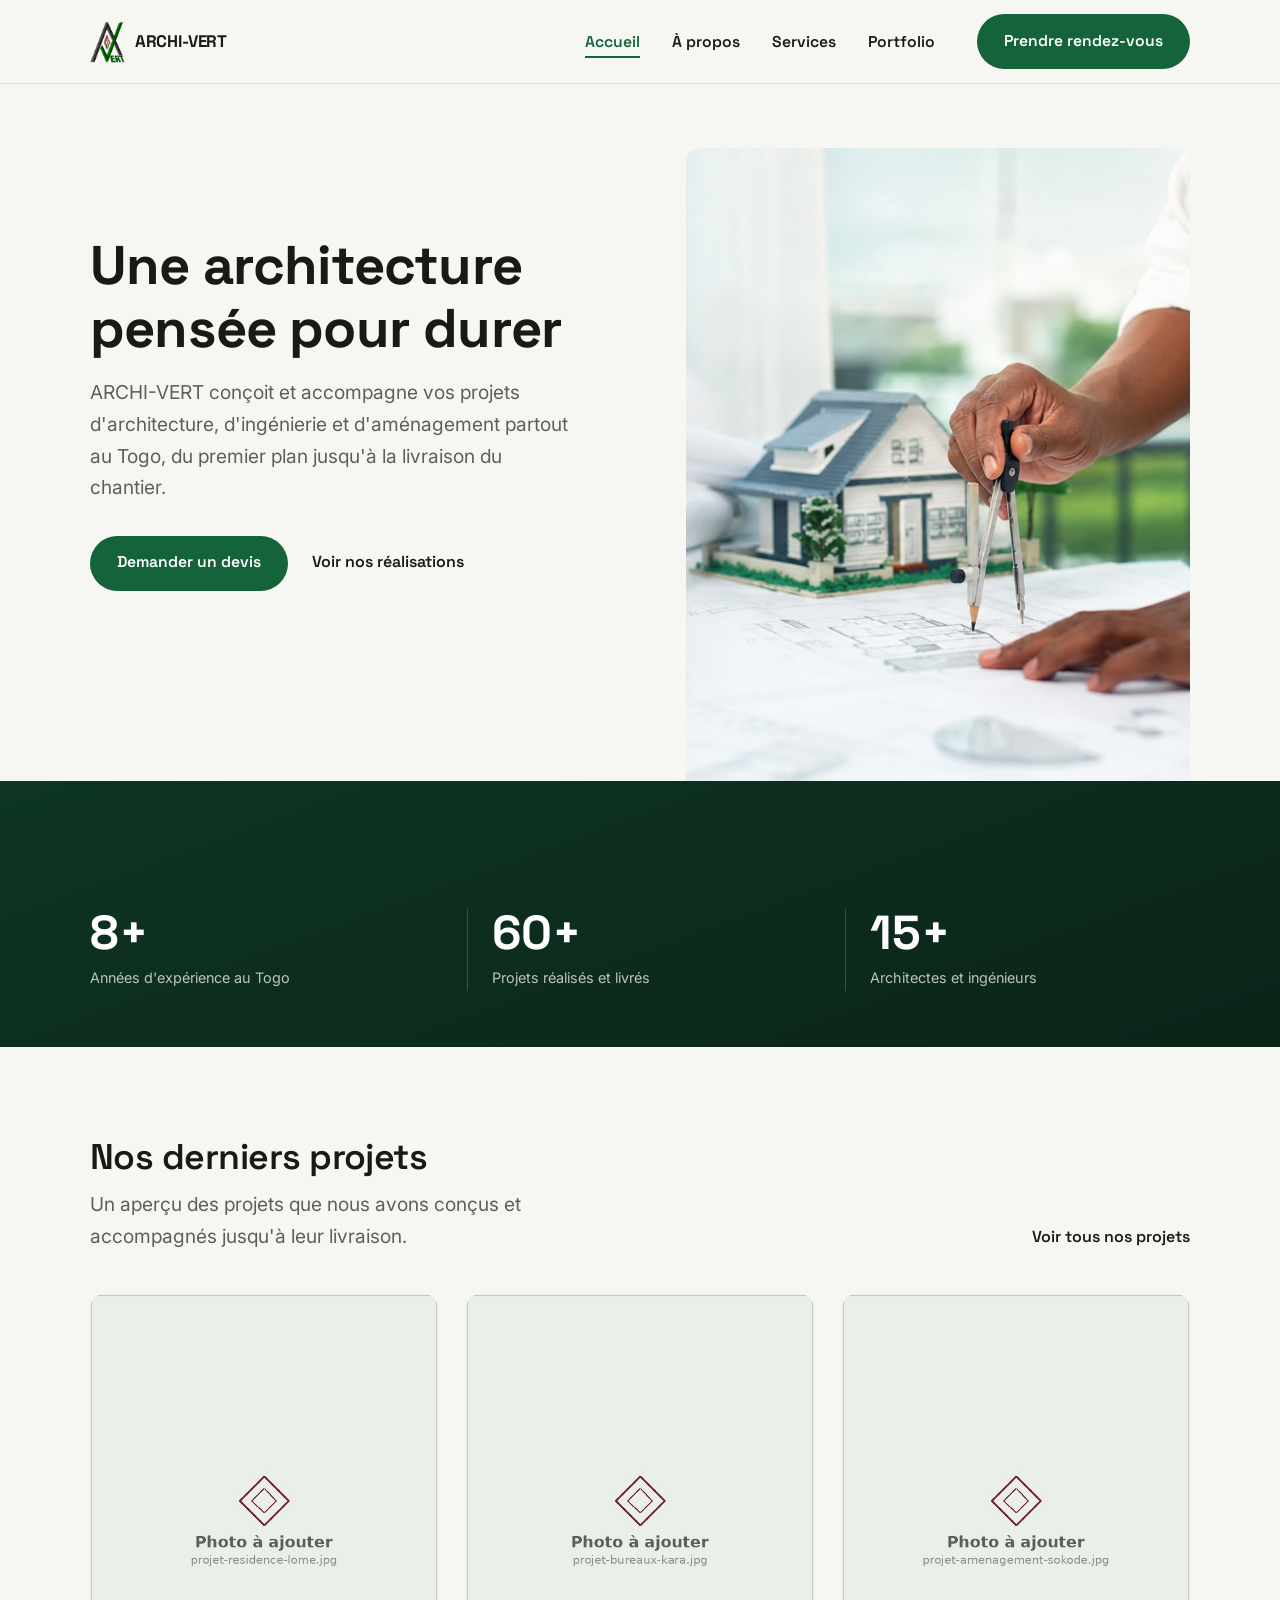
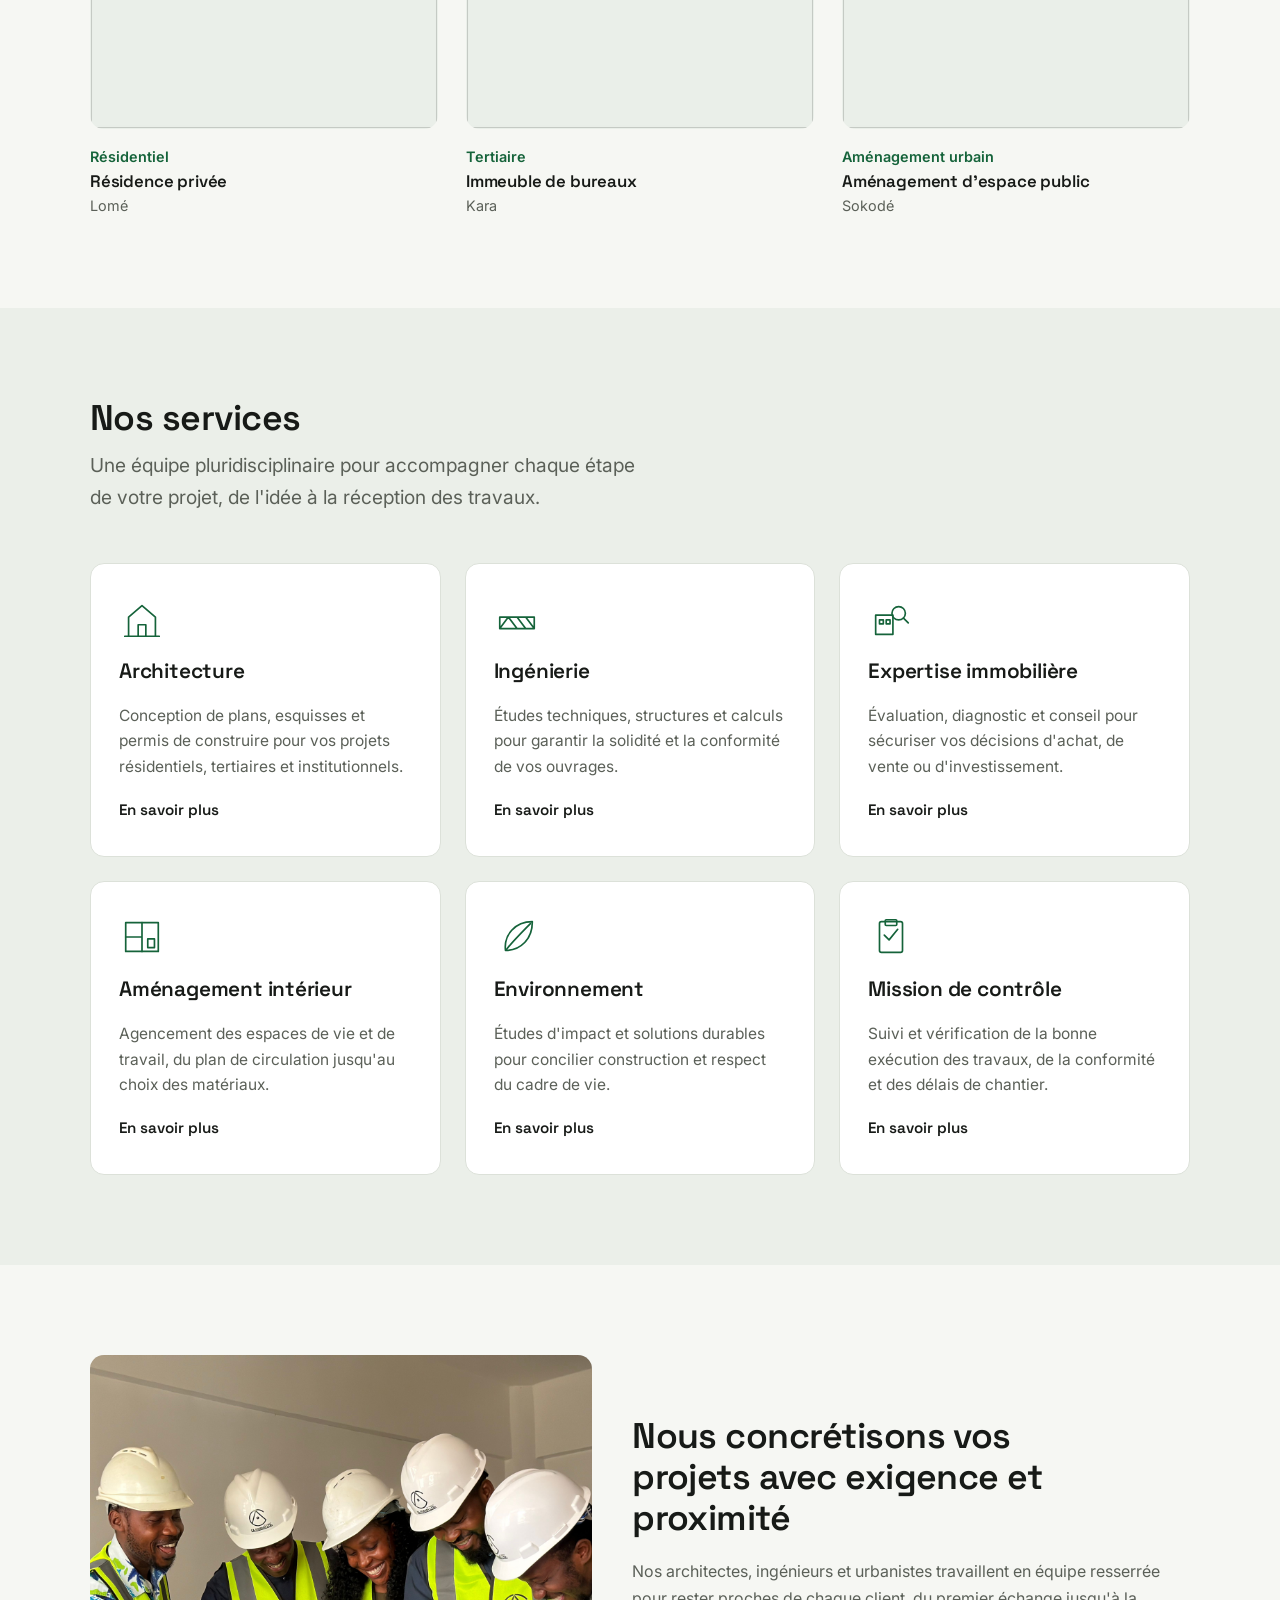
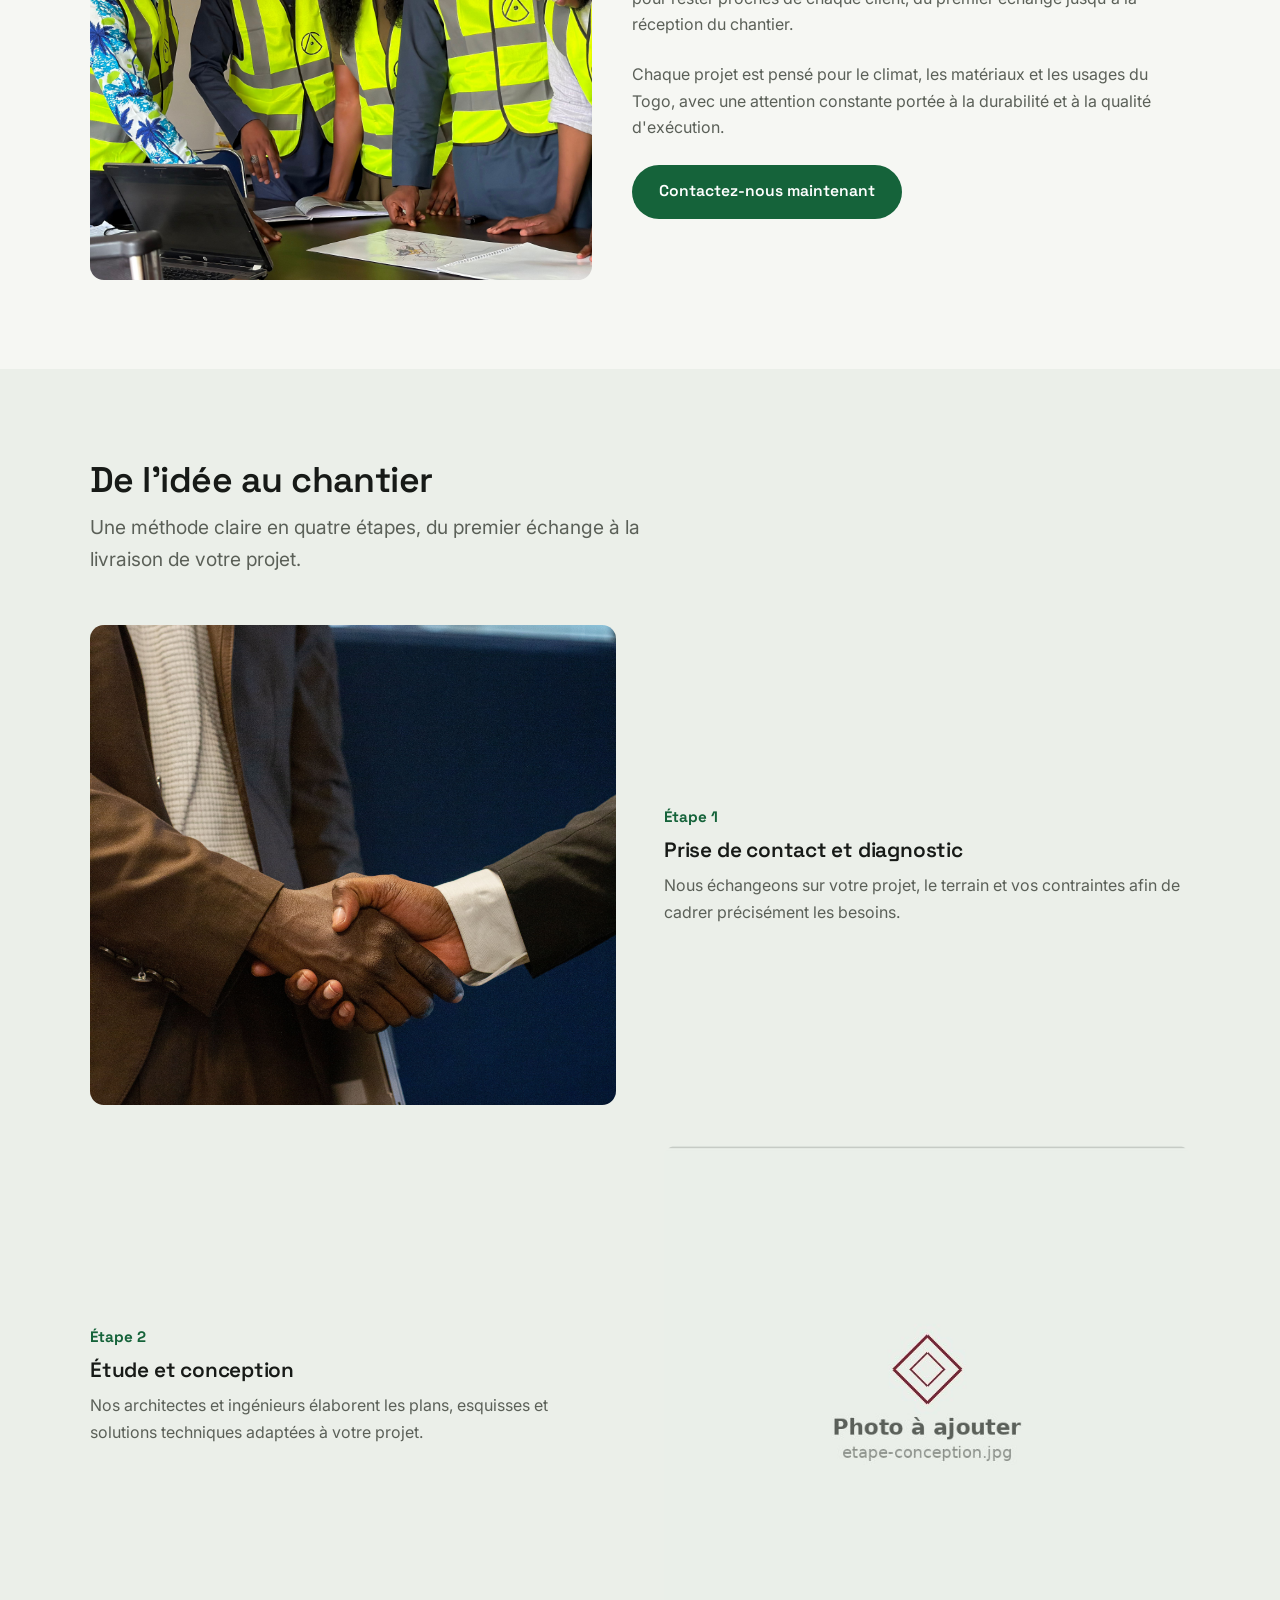
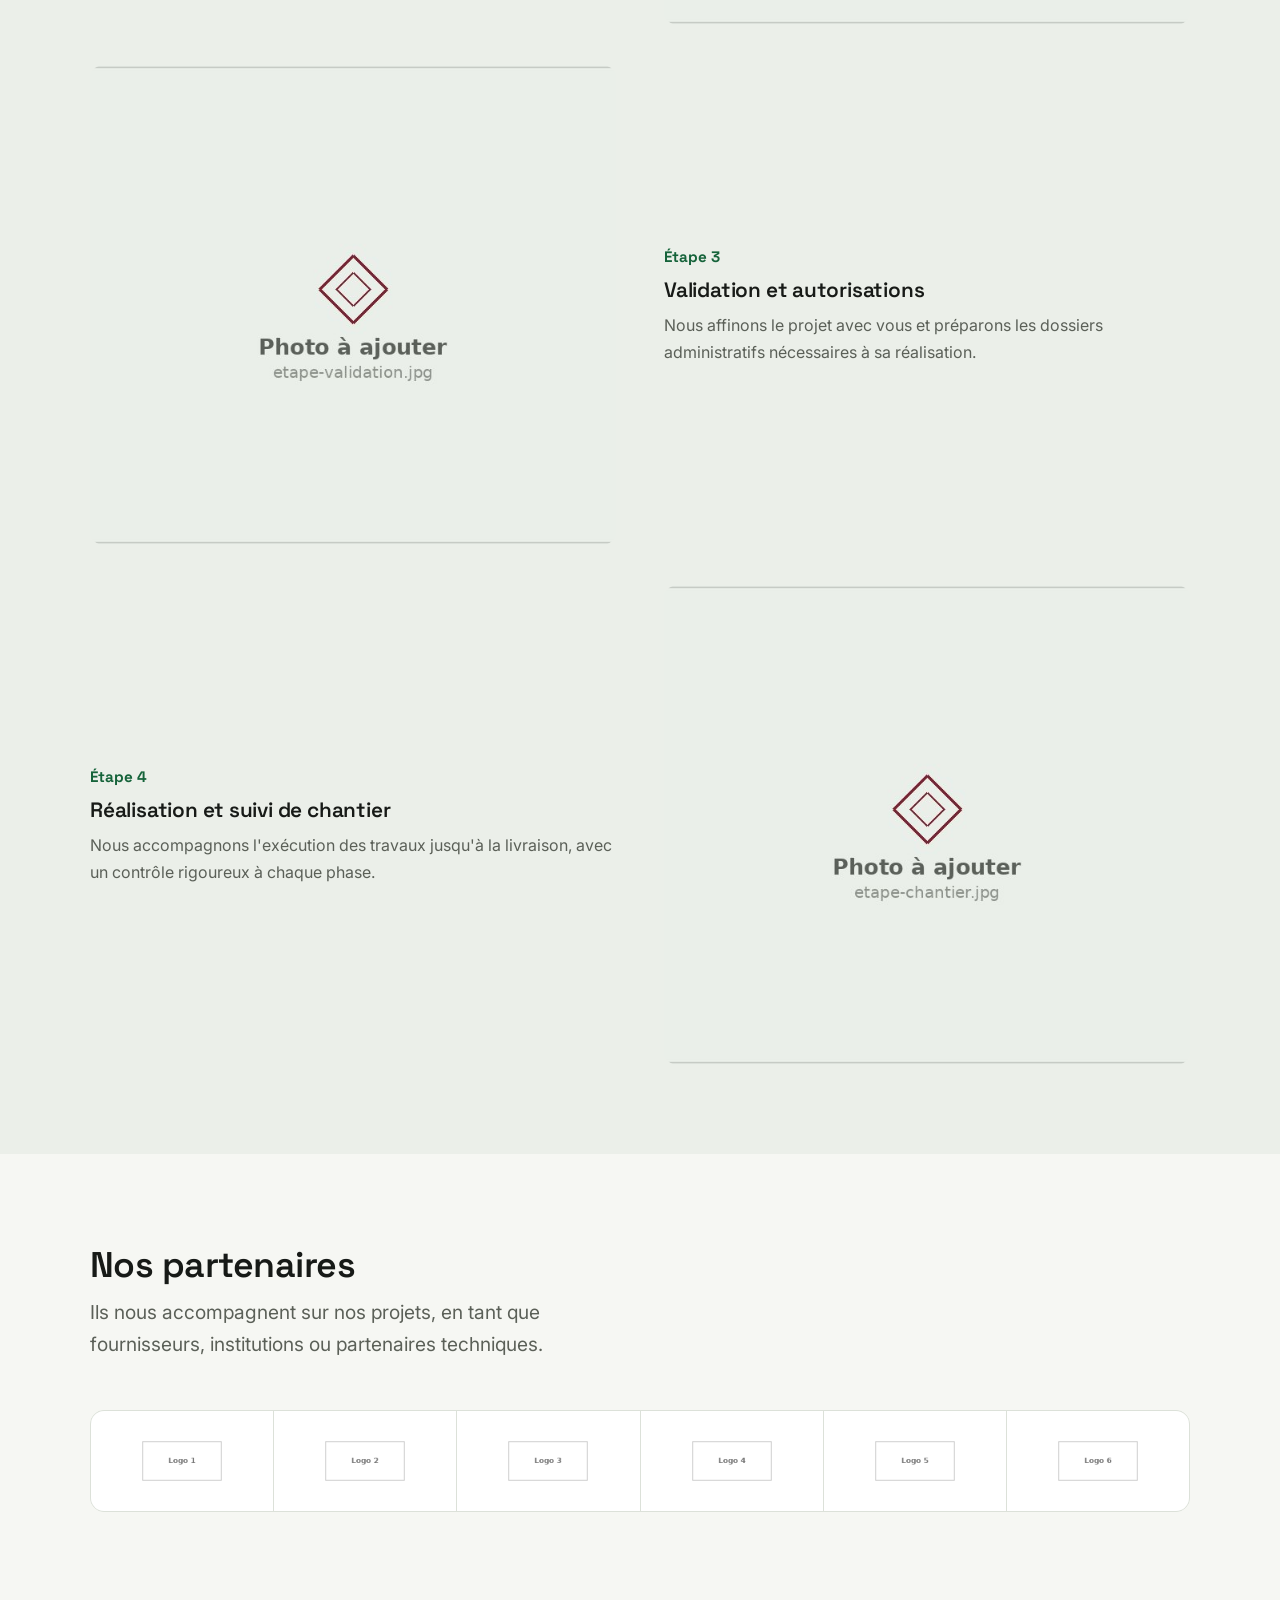
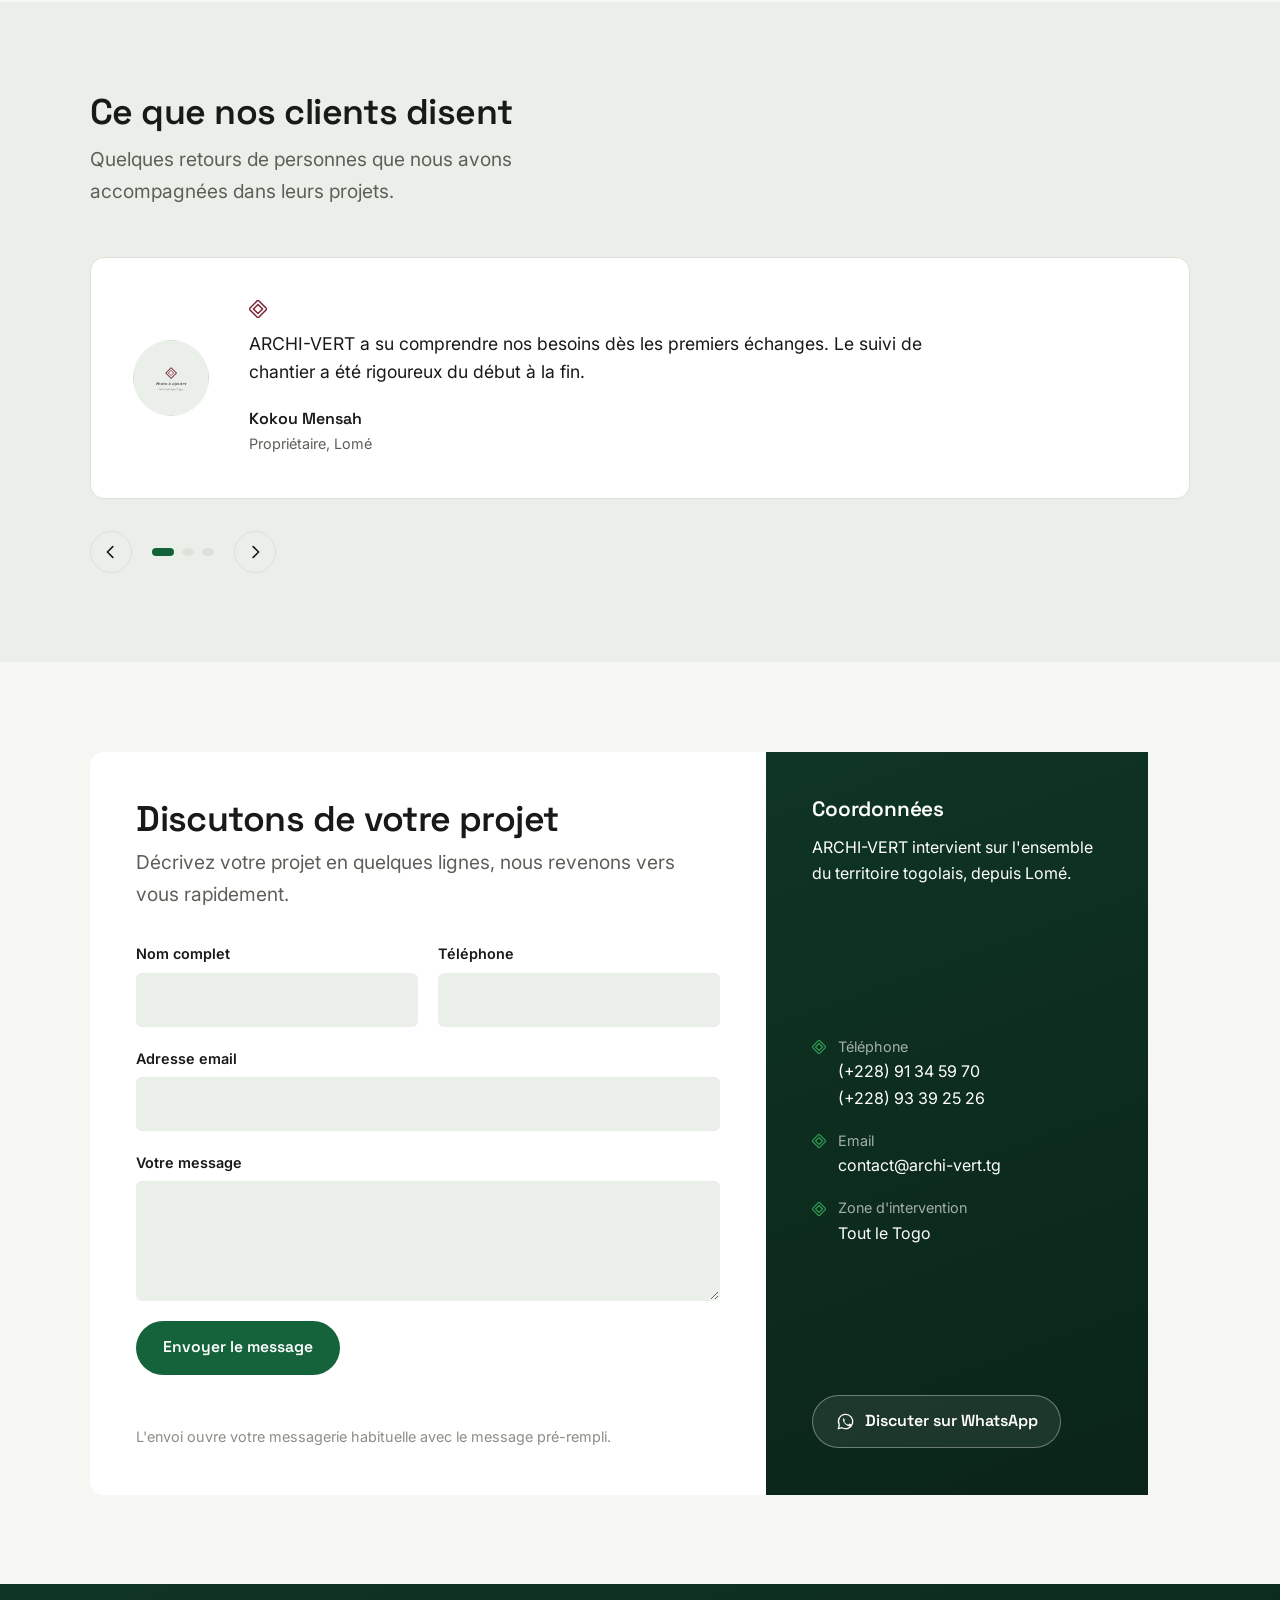
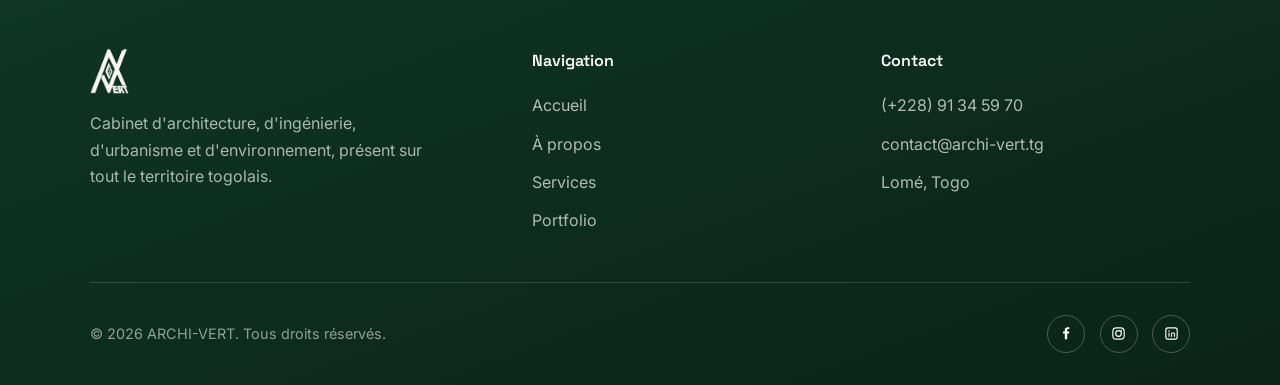
==== index.html @ cbdb69ab "premier commit" ====
<!DOCTYPE html>
<html lang="fr">
<head>
<meta charset="UTF-8">
<meta name="viewport" content="width=device-width, initial-scale=1.0">
<title>ARCHI-VERT — Cabinet d'architecture, d'ingénierie et d'environnement au Togo</title>
<meta name="description" content="ARCHI-VERT est un cabinet togolais d'architecture, d'ingénierie, d'urbanisme et d'environnement. Conception et suivi de projets résidentiels, tertiaires et urbains sur mesure.">
<link rel="icon" href="images/logo-archi-vert.png" type="image/png">
<link rel="preconnect" href="https://fonts.googleapis.com">
<link rel="preconnect" href="https://fonts.gstatic.com" crossorigin>
<link href="https://fonts.googleapis.com/css2?family=Space+Grotesk:wght@500;600;700&family=Inter:wght@400;500;600&display=swap" rel="stylesheet">
<link rel="stylesheet" href="css/style.css">
</head>
<body>
<a class="skip-link" href="#contenu">Aller au contenu</a>

<header class="site-header">
  <div class="container nav">
    <a class="nav__brand" href="index.html">
      <img src="images/logo-archi-vert.png" alt="ARCHI-VERT" width="42" height="42">
      <span class="nav__brand-text">ARCHI-VERT</span>
    </a>

    <button class="nav__toggle" aria-expanded="false" aria-controls="nav-panel" aria-label="Ouvrir le menu">
      <span></span><span></span><span></span>
    </button>

    <div class="nav__panel" id="nav-panel">
      <ul class="nav__links">
        <li><a href="index.html" aria-current="page">Accueil</a></li>
        <li><a href="a-propos.html">À propos</a></li>
        <li><a href="services.html">Services</a></li>
        <li><a href="portfolio.html">Portfolio</a></li>
      </ul>
      <a class="btn btn-primary" href="#contact">Prendre rendez-vous</a>
    </div>
  </div>
  <div class="nav__scrim"></div>
</header>

<main id="contenu">

  <!-- Hero -->
  <section class="hero container">
    <div class="hero__grid">
      <div class="hero__text">
        <h1>Une architecture pensée pour durer</h1>
        <p class="lead">ARCHI-VERT conçoit et accompagne vos projets d'architecture, d'ingénierie et d'aménagement partout au Togo, du premier plan jusqu'à la livraison du chantier.</p>
        <div class="hero__actions">
          <a class="btn btn-primary" href="#contact">Demander un devis</a>
          <a class="link-underline" href="#realisations">Voir nos réalisations</a>
        </div>
      </div>
      <div class="hero__media">
        <img src="images/hero-architecte.png" alt="Architecte présentant les plans d'un projet de construction dans les bureaux d'ARCHI-VERT" width="900" height="1200">
      </div>
    </div>
  </section>

  <!-- Statistiques -->
  <section class="stats">
    <div class="container stats__grid">
      <div class="stat">
        <span class="stat__number">8+</span>
        <span class="stat__label">Années d'expérience au Togo</span>
      </div>
      <div class="stat">
        <span class="stat__number">60+</span>
        <span class="stat__label">Projets réalisés et livrés</span>
      </div>
      <div class="stat">
        <span class="stat__number">15+</span>
        <span class="stat__label">Architectes et ingénieurs</span>
      </div>
    </div>
  </section>

  <!-- Réalisations récentes -->
  <!-- Les intitulés de projets ci-dessous sont des exemples : à remplacer par vos projets réels -->
  <section class="section" id="realisations">
    <div class="container">
      <div class="projects__head">
        <div class="section-head">
          <h2>Nos derniers projets</h2>
          <p class="lead">Un aperçu des projets que nous avons conçus et accompagnés jusqu'à leur livraison.</p>
        </div>
        <a class="link-underline" href="portfolio.html">Voir tous nos projets</a>
      </div>

      <div class="project-grid">
        <a class="project-card" href="portfolio.html">
          <div class="project-card__frame">
            <img src="images/projet-residence-lome.jpg" alt="Résidence privée à Lomé conçue par ARCHI-VERT" loading="lazy" width="640" height="800">
          </div>
          <span class="project-card__category">Résidentiel</span>
          <h3 class="project-card__title">Résidence privée</h3>
          <span class="project-card__place">Lomé</span>
        </a>
        <a class="project-card" href="portfolio.html">
          <div class="project-card__frame">
            <img src="images/projet-bureaux-kara.jpg" alt="Immeuble de bureaux à Kara conçu par ARCHI-VERT" loading="lazy" width="640" height="800">
          </div>
          <span class="project-card__category">Tertiaire</span>
          <h3 class="project-card__title">Immeuble de bureaux</h3>
          <span class="project-card__place">Kara</span>
        </a>
        <a class="project-card" href="portfolio.html">
          <div class="project-card__frame">
            <img src="images/projet-amenagement-sokode.jpg" alt="Aménagement urbain à Sokodé conçu par ARCHI-VERT" loading="lazy" width="640" height="800">
          </div>
          <span class="project-card__category">Aménagement urbain</span>
          <h3 class="project-card__title">Aménagement d'espace public</h3>
          <span class="project-card__place">Sokodé</span>
        </a>
      </div>
    </div>
  </section>

  <!-- Services -->
  <section class="section section--alt" id="services">
    <div class="container">
      <div class="section-head">
        <h2>Nos services</h2>
        <p class="lead">Une équipe pluridisciplinaire pour accompagner chaque étape de votre projet, de l'idée à la réception des travaux.</p>
      </div>

      <div class="service-grid">
        <article class="service-card">
          <svg class="service-card__icon" viewBox="0 0 48 48" fill="none" stroke="currentColor" stroke-width="1.75" stroke-linecap="round" stroke-linejoin="round" aria-hidden="true">
            <path d="M6 42h36"/>
            <path d="M10 42V22l14-12 14 12v20"/>
            <path d="M20 42V30h8v12"/>
          </svg>
          <h3>Architecture</h3>
          <p>Conception de plans, esquisses et permis de construire pour vos projets résidentiels, tertiaires et institutionnels.</p>
          <a class="link-underline" href="services.html#architecture">En savoir plus</a>
        </article>

        <article class="service-card">
          <svg class="service-card__icon" viewBox="0 0 48 48" fill="none" stroke="currentColor" stroke-width="1.75" stroke-linecap="round" stroke-linejoin="round" aria-hidden="true">
            <path d="M6 34h36M6 34V22M42 34V22M6 22h36M6 34l9-12M15 22l9 12M24 22l9 12M33 22l9 12"/>
          </svg>
          <h3>Ingénierie</h3>
          <p>Études techniques, structures et calculs pour garantir la solidité et la conformité de vos ouvrages.</p>
          <a class="link-underline" href="services.html#ingenierie">En savoir plus</a>
        </article>

        <article class="service-card">
          <svg class="service-card__icon" viewBox="0 0 48 48" fill="none" stroke="currentColor" stroke-width="1.75" stroke-linecap="round" stroke-linejoin="round" aria-hidden="true">
            <rect x="8" y="20" width="18" height="20"/>
            <rect x="12" y="25" width="4" height="4"/>
            <rect x="19" y="25" width="4" height="4"/>
            <circle cx="32" cy="18" r="7"/>
            <path d="M37 23l5 5"/>
          </svg>
          <h3>Expertise immobilière</h3>
          <p>Évaluation, diagnostic et conseil pour sécuriser vos décisions d'achat, de vente ou d'investissement.</p>
          <a class="link-underline" href="services.html#immobilier">En savoir plus</a>
        </article>

        <article class="service-card">
          <svg class="service-card__icon" viewBox="0 0 48 48" fill="none" stroke="currentColor" stroke-width="1.75" stroke-linecap="round" stroke-linejoin="round" aria-hidden="true">
            <rect x="7" y="9" width="34" height="30"/>
            <path d="M24 9v30M7 24h17"/>
            <rect x="30" y="26" width="7" height="9"/>
          </svg>
          <h3>Aménagement intérieur</h3>
          <p>Agencement des espaces de vie et de travail, du plan de circulation jusqu'au choix des matériaux.</p>
          <a class="link-underline" href="services.html#interieur">En savoir plus</a>
        </article>

        <article class="service-card">
          <svg class="service-card__icon" viewBox="0 0 48 48" fill="none" stroke="currentColor" stroke-width="1.75" stroke-linecap="round" stroke-linejoin="round" aria-hidden="true">
            <path d="M12 38C10 22 22 8 40 8c0 18-12 30-28 30Z"/>
            <path d="M13 37C20 28 28 20 38 10"/>
          </svg>
          <h3>Environnement</h3>
          <p>Études d'impact et solutions durables pour concilier construction et respect du cadre de vie.</p>
          <a class="link-underline" href="services.html#environnement">En savoir plus</a>
        </article>

        <article class="service-card">
          <svg class="service-card__icon" viewBox="0 0 48 48" fill="none" stroke="currentColor" stroke-width="1.75" stroke-linecap="round" stroke-linejoin="round" aria-hidden="true">
            <rect x="12" y="8" width="24" height="32" rx="2"/>
            <rect x="18" y="6" width="12" height="6" rx="1"/>
            <path d="M17 22l5 5 9-11"/>
          </svg>
          <h3>Mission de contrôle</h3>
          <p>Suivi et vérification de la bonne exécution des travaux, de la conformité et des délais de chantier.</p>
          <a class="link-underline" href="services.html#controle">En savoir plus</a>
        </article>
      </div>
    </div>
  </section>

  <!-- Engagement -->
  <section class="section commitment">
    <div class="container commitment__grid">
      <div class="commitment__media">
        <img src="images/equipe-agence.jpg" alt="Équipe d'ARCHI-VERT en réunion de conception" loading="lazy" width="700" height="525">
      </div>
      <div class="commitment__text">
        <h2>Nous concrétisons vos projets avec exigence et proximité</h2>
        <p>Nos architectes, ingénieurs et urbanistes travaillent en équipe resserrée pour rester proches de chaque client, du premier échange jusqu'à la réception du chantier.</p>
        <p>Chaque projet est pensé pour le climat, les matériaux et les usages du Togo, avec une attention constante portée à la durabilité et à la qualité d'exécution.</p>
        <a class="btn btn-primary" href="#contact">Contactez-nous maintenant</a>
      </div>
    </div>
  </section>

  <!-- Démarche -->
  <section class="section section--alt" id="demarche">
    <div class="container">
      <div class="section-head">
        <h2>De l'idée au chantier</h2>
        <p class="lead">Une méthode claire en quatre étapes, du premier échange à la livraison de votre projet.</p>
      </div>

      <div class="process-list">
        <div class="process-step">
          <div class="process-step__media">
            <img src="images/etape-diagnostic.jpg" alt="Premier échange avec un client autour d'un plan de terrain" loading="lazy" width="640" height="480">
          </div>
          <div class="process-step__text">
            <span class="process-step__number">Étape 1</span>
            <h3>Prise de contact et diagnostic</h3>
            <p>Nous échangeons sur votre projet, le terrain et vos contraintes afin de cadrer précisément les besoins.</p>
          </div>
        </div>

        <div class="process-step">
          <div class="process-step__media">
            <img src="images/etape-conception.jpg" alt="Architecte dessinant un plan de conception" loading="lazy" width="640" height="480">
          </div>
          <div class="process-step__text">
            <span class="process-step__number">Étape 2</span>
            <h3>Étude et conception</h3>
            <p>Nos architectes et ingénieurs élaborent les plans, esquisses et solutions techniques adaptées à votre projet.</p>
          </div>
        </div>

        <div class="process-step">
          <div class="process-step__media">
            <img src="images/etape-validation.jpg" alt="Validation d'un dossier de plans avec un client" loading="lazy" width="640" height="480">
          </div>
          <div class="process-step__text">
            <span class="process-step__number">Étape 3</span>
            <h3>Validation et autorisations</h3>
            <p>Nous affinons le projet avec vous et préparons les dossiers administratifs nécessaires à sa réalisation.</p>
          </div>
        </div>

        <div class="process-step">
          <div class="process-step__media">
            <img src="images/etape-chantier.jpg" alt="Suivi de chantier par un ingénieur d'ARCHI-VERT" loading="lazy" width="640" height="480">
          </div>
          <div class="process-step__text">
            <span class="process-step__number">Étape 4</span>
            <h3>Réalisation et suivi de chantier</h3>
            <p>Nous accompagnons l'exécution des travaux jusqu'à la livraison, avec un contrôle rigoureux à chaque phase.</p>
          </div>
        </div>
      </div>
    </div>
  </section>

  <!-- Partenaires -->
  <!-- Emplacements pour vos logos partenaires : images/partenaire-1.png à partenaire-6.png -->
  <section class="section">
    <div class="container">
      <div class="section-head">
        <h2>Nos partenaires</h2>
        <p class="lead">Ils nous accompagnent sur nos projets, en tant que fournisseurs, institutions ou partenaires techniques.</p>
      </div>
      <div class="partners__grid">
        <div class="partner-slot"><img src="images/partenaire-1.png" alt="Logo partenaire" loading="lazy"></div>
        <div class="partner-slot"><img src="images/partenaire-2.png" alt="Logo partenaire" loading="lazy"></div>
        <div class="partner-slot"><img src="images/partenaire-3.png" alt="Logo partenaire" loading="lazy"></div>
        <div class="partner-slot"><img src="images/partenaire-4.png" alt="Logo partenaire" loading="lazy"></div>
        <div class="partner-slot"><img src="images/partenaire-5.png" alt="Logo partenaire" loading="lazy"></div>
        <div class="partner-slot"><img src="images/partenaire-6.png" alt="Logo partenaire" loading="lazy"></div>
      </div>
    </div>
  </section>

  <!-- Témoignages -->
  <section class="section section--alt testimonials" id="temoignages">
    <div class="container">
      <div class="section-head">
        <h2>Ce que nos clients disent</h2>
        <p class="lead">Quelques retours de personnes que nous avons accompagnées dans leurs projets.</p>
      </div>

      <div class="testimonial-track">
        <div class="testimonial-slides">
          <div class="testimonial-slide">
            <div class="testimonial-card">
              <div class="testimonial-card__avatar">
                <img src="images/temoignage-1.jpg" alt="" loading="lazy" width="150" height="150">
              </div>
              <div>
                <svg class="mark-diamond" width="18" height="18" viewBox="0 0 16 16" fill="none" stroke="currentColor" stroke-width="1.3" aria-hidden="true" style="margin-bottom:0.75rem">
                  <path d="M8 0L16 8L8 16L0 8Z"/><path d="M8 4L12 8L8 12L4 8Z"/>
                </svg>
                <p class="testimonial-card__quote">ARCHI-VERT a su comprendre nos besoins dès les premiers échanges. Le suivi de chantier a été rigoureux du début à la fin.</p>
                <p class="testimonial-card__name">Kokou Mensah</p>
                <p class="testimonial-card__role">Propriétaire, Lomé</p>
              </div>
            </div>
          </div>

          <div class="testimonial-slide">
            <div class="testimonial-card">
              <div class="testimonial-card__avatar">
                <img src="images/temoignage-2.jpg" alt="" loading="lazy" width="150" height="150">
              </div>
              <div>
                <svg class="mark-diamond" width="18" height="18" viewBox="0 0 16 16" fill="none" stroke="currentColor" stroke-width="1.3" aria-hidden="true" style="margin-bottom:0.75rem">
                  <path d="M8 0L16 8L8 16L0 8Z"/><path d="M8 4L12 8L8 12L4 8Z"/>
                </svg>
                <p class="testimonial-card__quote">Nous cherchions un cabinet capable de gérer à la fois la conception et le contrôle des travaux. L'équipe a tenu les délais annoncés.</p>
                <p class="testimonial-card__name">Afi Dossou</p>
                <p class="testimonial-card__role">Gérante, Kara</p>
              </div>
            </div>
          </div>

          <div class="testimonial-slide">
            <div class="testimonial-card">
              <div class="testimonial-card__avatar">
                <img src="images/temoignage-3.jpg" alt="" loading="lazy" width="150" height="150">
              </div>
              <div>
                <svg class="mark-diamond" width="18" height="18" viewBox="0 0 16 16" fill="none" stroke="currentColor" stroke-width="1.3" aria-hidden="true" style="margin-bottom:0.75rem">
                  <path d="M8 0L16 8L8 16L0 8Z"/><path d="M8 4L12 8L8 12L4 8Z"/>
                </svg>
                <p class="testimonial-card__quote">Le plan d'aménagement proposé correspondait exactement à l'usage que nous voulions faire des locaux. Un travail précis et bien expliqué.</p>
                <p class="testimonial-card__name">Yawa Adjovi</p>
                <p class="testimonial-card__role">Directrice, Sokodé</p>
              </div>
            </div>
          </div>
        </div>
      </div>

      <div class="testimonial-controls">
        <button type="button" class="testimonial-arrow" data-testimonial="prev" aria-label="Témoignage précédent">
          <svg width="18" height="18" viewBox="0 0 20 20" fill="none" stroke="currentColor" stroke-width="1.8" stroke-linecap="round" stroke-linejoin="round" aria-hidden="true"><path d="M12 4l-6 6 6 6"/></svg>
        </button>
        <div class="testimonial-dots" role="tablist" aria-label="Sélection du témoignage"></div>
        <button type="button" class="testimonial-arrow" data-testimonial="next" aria-label="Témoignage suivant">
          <svg width="18" height="18" viewBox="0 0 20 20" fill="none" stroke="currentColor" stroke-width="1.8" stroke-linecap="round" stroke-linejoin="round" aria-hidden="true"><path d="M8 4l6 6-6 6"/></svg>
        </button>
      </div>
    </div>
  </section>

  <!-- Contact -->
  <section class="section" id="contact">
    <div class="container">
      <div class="contact-panel">
        <form class="contact-form" id="contact-form" novalidate>
          <h2>Discutons de votre projet</h2>
          <p class="lead">Décrivez votre projet en quelques lignes, nous revenons vers vous rapidement.</p>

          <div class="form-row form-row--two">
            <div class="field">
              <label for="name">Nom complet</label>
              <input type="text" id="name" name="name" autocomplete="name" required>
            </div>
            <div class="field">
              <label for="phone">Téléphone</label>
              <input type="tel" id="phone" name="phone" autocomplete="tel">
            </div>
          </div>

          <div class="form-row">
            <div class="field">
              <label for="email">Adresse email</label>
              <input type="email" id="email" name="email" autocomplete="email" required>
            </div>
          </div>

          <div class="form-row">
            <div class="field">
              <label for="message">Votre message</label>
              <textarea id="message" name="message" required></textarea>
            </div>
          </div>

          <button type="submit" class="btn btn-primary">Envoyer le message</button>
          <p class="form-status" role="status"></p>
          <p class="form-note">L'envoi ouvre votre messagerie habituelle avec le message pré-rempli.</p>
        </form>

        <div class="contact-info">
          <div>
            <h3>Coordonnées</h3>
            <p>ARCHI-VERT intervient sur l'ensemble du territoire togolais, depuis Lomé.</p>
          </div>

          <ul class="contact-list">
            <li>
              <svg class="mark-diamond" width="14" height="14" viewBox="0 0 16 16" fill="none" stroke="currentColor" stroke-width="1.3" aria-hidden="true"><path d="M8 0L16 8L8 16L0 8Z"/><path d="M8 4L12 8L8 12L4 8Z"/></svg>
              <div>
                <span class="contact-list__label">Téléphone</span>
                <a href="tel:+22891345970">(+228) 91 34 59 70</a><br>
                <a href="tel:+22893392526">(+228) 93 39 25 26</a>
              </div>
            </li>
            <li>
              <svg class="mark-diamond" width="14" height="14" viewBox="0 0 16 16" fill="none" stroke="currentColor" stroke-width="1.3" aria-hidden="true"><path d="M8 0L16 8L8 16L0 8Z"/><path d="M8 4L12 8L8 12L4 8Z"/></svg>
              <div>
                <span class="contact-list__label">Email</span>
                <a href="mailto:contact@archi-vert.tg">contact@archi-vert.tg</a>
              </div>
            </li>
            <li>
              <svg class="mark-diamond" width="14" height="14" viewBox="0 0 16 16" fill="none" stroke="currentColor" stroke-width="1.3" aria-hidden="true"><path d="M8 0L16 8L8 16L0 8Z"/><path d="M8 4L12 8L8 12L4 8Z"/></svg>
              <div>
                <span class="contact-list__label">Zone d'intervention</span>
                <span>Tout le Togo</span>
              </div>
            </li>
          </ul>

          <a class="whatsapp-btn" href="https://wa.me/22897327171" target="_blank" rel="noopener">
            <svg width="19" height="19" viewBox="0 0 24 24" aria-hidden="true"><path fill="none" stroke="currentColor" stroke-width="1.6" d="M12 3a9 9 0 0 0-7.8 13.4L3 21l4.7-1.2A9 9 0 1 0 12 3Z"/><path fill="currentColor" stroke="none" d="M8.5 8.8c.2-.5.5-.5.8-.5h.6c.2 0 .4 0 .6.5.2.5.7 1.7.7 1.9s0 .3-.2.5c-.1.2-.3.4-.4.5-.2.2-.3.3-.1.6.2.4.9 1.3 1.9 2.1 1.3 1 2.2 1.3 2.6 1.5.3.1.5.1.7-.1.2-.2.7-.8.9-1 .2-.3.4-.2.6-.1l1.7.8c.2.1.4.2.4.4 0 .6-.2 1.2-.5 1.5-.4.4-1.3.8-2.6.5-1.6-.4-3.4-1.5-4.7-2.8-1.2-1.2-2-2.6-2.4-3.5-.3-.7-.1-1.4.2-1.9Z"/></svg>
            Discuter sur WhatsApp
          </a>
        </div>
      </div>
    </div>
  </section>

</main>

<footer class="site-footer">
  <div class="container">
    <div class="footer__grid">
      <div class="footer__brand">
        <img src="images/logo-archi-vert-light.png" alt="ARCHI-VERT" width="46" height="55">
        <p>Cabinet d'architecture, d'ingénierie, d'urbanisme et d'environnement, présent sur tout le territoire togolais.</p>
      </div>
      <div>
        <h4 class="footer__heading">Navigation</h4>
        <ul class="footer__list">
          <li><a href="index.html">Accueil</a></li>
          <li><a href="a-propos.html">À propos</a></li>
          <li><a href="services.html">Services</a></li>
          <li><a href="portfolio.html">Portfolio</a></li>
        </ul>
      </div>
      <div>
        <h4 class="footer__heading">Contact</h4>
        <ul class="footer__list">
          <li><a href="tel:+22891345970">(+228) 91 34 59 70</a></li>
          <li><a href="mailto:contact@archi-vert.tg">contact@archi-vert.tg</a></li>
          <li><span>Lomé, Togo</span></li>
        </ul>
      </div>
    </div>

    <div class="footer__bottom">
      <span>© 2026 ARCHI-VERT. Tous droits réservés.</span>
      <div class="footer__social">
        <a href="#" aria-label="ARCHI-VERT sur Facebook">
          <svg viewBox="0 0 24 24" fill="currentColor" aria-hidden="true"><path d="M13 20V12h2.5l.4-3H13V7c0-.9.3-1.5 1.6-1.5H16V3.1C15.6 3 14.6 3 13.5 3 11.2 3 9.6 4.4 9.6 6.9V9H7v3h2.6v8H13Z"/></svg>
        </a>
        <a href="#" aria-label="ARCHI-VERT sur Instagram">
          <svg viewBox="0 0 24 24" fill="none" stroke="currentColor" stroke-width="1.6" aria-hidden="true"><rect x="4" y="4" width="16" height="16" rx="5"/><circle cx="12" cy="12" r="4"/><circle cx="16.2" cy="7.8" r="1" fill="currentColor" stroke="none"/></svg>
        </a>
        <a href="#" aria-label="ARCHI-VERT sur LinkedIn">
          <svg viewBox="0 0 24 24" fill="none" stroke="currentColor" stroke-width="1.6" aria-hidden="true"><rect x="4" y="4" width="16" height="16" rx="3"/><circle cx="8.5" cy="8.5" r="1.1" fill="currentColor" stroke="none"/><path d="M8.5 11v5.5"/><path d="M12 16.5v-3.2c0-1.4 1-2.3 2.2-2.3s2 .8 2 2.2v3.3"/></svg>
        </a>
      </div>
    </div>
  </div>
</footer>

<script src="js/main.js"></script>
</body>
</html>
---- css/style.css ----
/* =========================================================================
   ARCHI-VERT — feuille de style principale
   Système : palette issue du logo (vert forêt, vert de marque, anthracite,
   bordeaux en accent rare), typographie Space Grotesk / Inter.
   ========================================================================= */

/* --- Tokens ------------------------------------------------------------ */
:root{
  /* Couleurs */
  --ink: #171A17;          /* texte principal, noir à sous-tonalité verte */
  --stone: #5B6058;        /* texte secondaire */
  --stone-light: #8A8F86;  /* texte tertiaire / légendes */
  --paper: #F6F7F3;        /* fond de page, blanc cassé froid */
  --paper-alt: #EBEFE9;    /* fond de section alterné */
  --white: #FFFFFF;
  --border: #DCE1D9;       /* filets, séparateurs */
  --forest: #0F3524;       /* bandes sombres : stats, contact, footer */
  --forest-deep: #0A2418;  /* dégradé de profondeur sur les bandes sombres */
  --green: #15633A;        /* vert de marque — boutons, liens, focus */
  --green-hover: #0F4E2D;  /* vert au survol */
  --green-tint: #E4EEE6;   /* fond très clair, icônes de service */
  --green-bright: #2E9E57; /* accent vif — usages non textuels uniquement */
  --clay: #7A2331;         /* bordeaux du logo — accents rares */

  /* Typographie */
  --font-display: "Space Grotesk", "Helvetica Neue", Arial, sans-serif;
  --font-body: "Inter", "Helvetica Neue", Arial, sans-serif;

  --fs-h1: clamp(2.1rem, 1.55rem + 2.4vw, 3.4rem);
  --fs-h2: clamp(1.6rem, 1.35rem + 1.1vw, 2.3rem);
  --fs-h3: clamp(1.15rem, 1.05rem + 0.4vw, 1.3rem);
  --fs-lead: clamp(1.05rem, 0.98rem + 0.3vw, 1.2rem);
  --fs-body: 1rem;
  --fs-small: 0.9rem;
  --fs-stat: clamp(2.1rem, 1.7rem + 1.6vw, 3rem);

  /* Rythme */
  --container: 1180px;
  --gutter: 1.5rem;
  --section-pad: clamp(4rem, 3.2rem + 3vw, 7rem);
  --radius-sm: 6px;
  --radius-md: 14px;
  --radius-pill: 999px;

  --ease: cubic-bezier(.4,0,.2,1);
}

@media (min-width: 860px){
  :root{ --gutter: 2.5rem; }
}

/* --- Reset --------------------------------------------------------------*/
*, *::before, *::after{ box-sizing: border-box; }
html{ scroll-behavior: smooth; }
@media (prefers-reduced-motion: reduce){
  html{ scroll-behavior: auto; }
  *, *::before, *::after{
    animation-duration: 0.001ms !important;
    animation-iteration-count: 1 !important;
    transition-duration: 0.001ms !important;
    scroll-behavior: auto !important;
  }
}

body, h1, h2, h3, h4, p, figure, blockquote, dl, dd, ul, ol{ margin: 0; }
ul, ol{ padding: 0; list-style: none; }
img{ max-width: 100%; display: block; }
a{ color: inherit; text-decoration: none; }
button{ font: inherit; color: inherit; background: none; border: 0; cursor: pointer; }
input, textarea{ font: inherit; color: inherit; }
svg{ display: block; }

body{
  font-family: var(--font-body);
  font-size: var(--fs-body);
  line-height: 1.65;
  color: var(--ink);
  background: var(--paper);
  -webkit-font-smoothing: antialiased;
}

h1, h2, h3{
  font-family: var(--font-display);
  font-weight: 600;
  line-height: 1.15;
  letter-spacing: -0.015em;
  color: var(--ink);
}
h1{ font-size: var(--fs-h1); font-weight: 700; }
h2{ font-size: var(--fs-h2); }
h3{ font-size: var(--fs-h3); font-weight: 600; letter-spacing: -0.01em; }

p{ max-width: 62ch; }
.lead{ font-size: var(--fs-lead); color: var(--stone); max-width: 46ch; }

:focus-visible{
  outline: 2px solid var(--green);
  outline-offset: 3px;
  border-radius: 2px;
}

.container{
  width: 100%;
  max-width: var(--container);
  margin-inline: auto;
  padding-inline: var(--gutter);
}

.section{ padding-block: var(--section-pad); }
.section--alt{ background: var(--paper-alt); }
.section--dark{
  background: linear-gradient(160deg, var(--forest) 0%, var(--forest-deep) 100%);
  color: var(--white);
}
.section--dark .stone-on-dark{ color: rgba(255,255,255,0.72); }

.section-head{ max-width: 44rem; margin-bottom: clamp(2.25rem, 1.9rem + 1.5vw, 3.5rem); }
.section-head h2{ margin-bottom: 0.75rem; }
.section-head--center{ margin-inline: auto; text-align: center; }

.visually-hidden{
  position: absolute; width: 1px; height: 1px; padding: 0; margin: -1px;
  overflow: hidden; clip: rect(0,0,0,0); white-space: nowrap; border: 0;
}

.skip-link{
  position: absolute; left: 1rem; top: -3rem;
  background: var(--ink); color: var(--white);
  padding: 0.65rem 1.1rem; border-radius: var(--radius-sm);
  transition: top 0.2s var(--ease);
  z-index: 200;
}
.skip-link:focus{ top: 1rem; }

/* --- Marque : losange ---------------------------------------------------
   Le losange à double contour, repris du diamant du logo, sert de repère
   visuel unique et récurrent (puces, séparateur de citation) plutôt que
   d'ajouter une iconographie décorative supplémentaire. */
.mark-diamond{ flex-shrink: 0; color: var(--clay); }

/* --- Boutons ------------------------------------------------------------*/
.btn{
  display: inline-flex; align-items: center; gap: 0.6rem;
  font-family: var(--font-display);
  font-weight: 600;
  font-size: 0.98rem;
  padding: 0.9rem 1.7rem;
  border-radius: var(--radius-pill);
  transition: background-color 0.2s var(--ease), color 0.2s var(--ease), border-color 0.2s var(--ease);
  white-space: nowrap;
}
.btn-primary{ background: var(--green); color: var(--white); }
.btn-primary:hover{ background: var(--green-hover); }
.btn-primary:focus-visible{ outline-color: var(--white); outline-offset: 2px; box-shadow: 0 0 0 4px var(--green-hover); }

.btn-outline{ background: transparent; color: var(--ink); border: 1.5px solid var(--border); }
.btn-outline:hover{ border-color: var(--ink); }

.btn-outline-light{ background: transparent; color: var(--white); border: 1.5px solid rgba(255,255,255,0.4); }
.btn-outline-light:hover{ border-color: var(--white); background: rgba(255,255,255,0.08); }

.link-underline{
  position: relative; display: inline-block;
  font-family: var(--font-display); font-weight: 600; color: var(--ink);
  padding-bottom: 2px;
}
.link-underline::after{
  content: ""; position: absolute; left: 0; right: 0; bottom: -1px;
  height: 1.5px; background: var(--green);
  transform: scaleX(0); transform-origin: left;
  transition: transform 0.25s var(--ease);
}
.link-underline:hover::after, .link-underline:focus-visible::after{ transform: scaleX(1); }

/* --- En-tête / navigation -----------------------------------------------*/
.site-header{
  position: sticky; top: 0; z-index: 100;
  border-bottom: 1px solid var(--border);
}
/* Le flou est posé sur un calque séparé : appliquer backdrop-filter
   directement sur .site-header créerait un nouveau bloc de confinement
   et casserait le panneau de navigation mobile en position fixed. */
.site-header::before{
  content: ""; position: absolute; inset: 0; z-index: -1;
  background: rgba(246,247,243,0.92);
  backdrop-filter: saturate(140%) blur(8px);
}
.nav{
  display: flex; align-items: center; justify-content: space-between;
  padding-block: 0.9rem;
}
.nav__brand{ display: flex; align-items: center; gap: 0.6rem; }
.nav__brand img{ height: 42px; width: auto; }
.nav__brand-text{
  font-family: var(--font-display); font-weight: 700; font-size: 1.05rem;
  letter-spacing: -0.01em; color: var(--ink);
}

.nav__toggle{
  display: flex; flex-direction: column; justify-content: center; gap: 5px;
  width: 40px; height: 40px; padding: 0; z-index: 110;
}
.nav__toggle span{
  display: block; height: 2px; width: 22px; background: var(--ink);
  transition: transform 0.25s var(--ease), opacity 0.2s var(--ease);
}
.nav__toggle[aria-expanded="true"] span:nth-child(1){ transform: translateY(7px) rotate(45deg); }
.nav__toggle[aria-expanded="true"] span:nth-child(2){ opacity: 0; }
.nav__toggle[aria-expanded="true"] span:nth-child(3){ transform: translateY(-7px) rotate(-45deg); }

.nav__panel{
  position: fixed; inset: 0 0 0 30%;
  background: var(--paper);
  display: flex; flex-direction: column; justify-content: center;
  gap: 2rem; padding: 2rem var(--gutter);
  transform: translateX(100%);
  transition: transform 0.3s var(--ease);
  border-left: 1px solid var(--border);
}
.nav__panel.is-open{ transform: translateX(0); }
.nav__links{ display: flex; flex-direction: column; gap: 1.4rem; }
.nav__links a{
  font-family: var(--font-display); font-size: 1.4rem; font-weight: 600;
  color: var(--ink);
}
.nav__links a[aria-current="page"]{ color: var(--green); }
.nav__panel .btn{ align-self: flex-start; }

.nav__scrim{
  position: fixed; inset: 0; background: rgba(15,53,36,0.25);
  opacity: 0; pointer-events: none; transition: opacity 0.3s var(--ease);
  z-index: 90;
}
.nav__scrim.is-open{ opacity: 1; pointer-events: auto; }

body.nav-open{ overflow: hidden; }

@media (min-width: 860px){
  .nav__toggle{ display: none; }
  .nav__panel{
    position: static; inset: auto; transform: none; background: none;
    flex-direction: row; align-items: center; padding: 0; border: 0;
    gap: clamp(1.5rem, 1rem + 2vw, 3rem);
  }
  .nav__links{ flex-direction: row; gap: clamp(1.25rem, 0.8rem + 1.5vw, 2.25rem); }
  .nav__links a{ font-size: 0.98rem; position: relative; }
  .nav__links a::after{
    content: ""; position: absolute; left: 0; right: 0; bottom: -6px;
    height: 2px; background: var(--green);
    transform: scaleX(0); transform-origin: left; transition: transform 0.2s var(--ease);
  }
  .nav__links a:hover::after, .nav__links a[aria-current="page"]::after{ transform: scaleX(1); }
  .nav__scrim{ display: none; }
}

/* --- Hero -----------------------------------------------------------------*/
.hero{
  padding-top: clamp(3rem, 2.4rem + 2vw, 4.5rem);
  overflow: visible;
}
.hero__grid{
  display: grid;
  gap: 2.5rem;
  align-items: center;
}
.hero__text h1{ margin-bottom: 1.1rem; }
.hero__text .lead{ margin-bottom: 2rem; max-width: 40ch; }
.hero__actions{ display: flex; flex-wrap: wrap; align-items: center; gap: 1.5rem; }

.hero__media{ position: relative; }
.hero__media img{
  width: 100%; height: auto; border-radius: var(--radius-md);
  aspect-ratio: 4 / 5; object-fit: cover;
}
.hero__caption{
  position: absolute; left: 1.25rem; bottom: 1.25rem;
  background: var(--white); border-radius: var(--radius-sm);
  padding: 0.85rem 1.1rem; box-shadow: 0 12px 30px -12px rgba(15,53,36,0.35);
  max-width: 15rem;
}
.hero__caption p{ font-size: var(--fs-small); color: var(--stone); }
.hero__caption strong{ display: block; font-family: var(--font-display); color: var(--ink); }

@media (min-width: 860px){
  .hero__grid{ grid-template-columns: 1fr 0.92fr; gap: 3rem; }
  .hero{ padding-bottom: 6.5rem; }
  .hero__media{ margin-bottom: -9rem; }
  .hero__media img{ aspect-ratio: 3 / 4; }
}

/* --- Bande de statistiques ------------------------------------------------*/
.stats{
  background: linear-gradient(160deg, var(--forest) 0%, var(--forest-deep) 100%);
  color: var(--white);
  padding-block: clamp(2.5rem, 2rem + 2vw, 3.5rem);
  position: relative; z-index: 1;
}
@media (min-width: 860px){ .stats{ padding-top: 8rem; } }

.stats__grid{
  display: grid; gap: 2rem;
  grid-template-columns: repeat(1, 1fr);
}
@media (min-width: 640px){ .stats__grid{ grid-template-columns: repeat(3, 1fr); } }

.stat{ border-left: 1px solid rgba(255,255,255,0.18); padding-left: 1.5rem; }
.stat:first-child{ border-left: 0; padding-left: 0; }
.stat__number{
  font-family: var(--font-display); font-weight: 700;
  font-size: var(--fs-stat); line-height: 1; color: var(--white);
  display: block; margin-bottom: 0.5rem;
}
.stat__label{ color: rgba(255,255,255,0.72); font-size: var(--fs-small); max-width: 16ch; }

/* --- Réalisations récentes -------------------------------------------------*/
.projects__head{
  display: flex; flex-wrap: wrap; align-items: flex-end; justify-content: space-between;
  gap: 1.5rem; margin-bottom: clamp(2rem, 1.6rem + 1.2vw, 3rem);
}
.projects__head .section-head{ margin-bottom: 0; }

.project-grid{
  display: grid; gap: 1.75rem;
  grid-template-columns: 1fr;
}
@media (min-width: 700px){ .project-grid{ grid-template-columns: repeat(3, 1fr); } }

.project-card{ display: block; }
.project-card__frame{
  border-radius: var(--radius-md); overflow: hidden;
  aspect-ratio: 4 / 5; margin-bottom: 1rem;
}
.project-card__frame img{ width: 100%; height: 100%; object-fit: cover; transition: transform 0.5s var(--ease); }
.project-card:hover .project-card__frame img{ transform: scale(1.04); }
.project-card__category{ display: block; font-size: var(--fs-small); color: var(--green); font-weight: 600; margin-bottom: 0.25rem; }
.project-card__title{ font-family: var(--font-display); font-size: 1.05rem; font-weight: 600; }
.project-card__place{ color: var(--stone); font-size: var(--fs-small); }

/* --- Services ---------------------------------------------------------- */
.service-grid{
  display: grid; gap: 1.5rem;
  grid-template-columns: 1fr;
}
@media (min-width: 640px){ .service-grid{ grid-template-columns: repeat(2, 1fr); } }
@media (min-width: 1000px){ .service-grid{ grid-template-columns: repeat(3, 1fr); } }

.service-card{
  background: var(--white);
  border: 1px solid var(--border);
  border-radius: var(--radius-md);
  padding: 2rem 1.75rem;
  display: flex; flex-direction: column; gap: 1.1rem;
  transition: border-color 0.2s var(--ease), background-color 0.2s var(--ease);
}
.service-card:hover{ border-color: var(--green); background: var(--green-tint); }
.service-card__icon{
  width: 46px; height: 46px; color: var(--green);
}
.service-card h3{ margin-bottom: 0.1rem; }
.service-card p{ color: var(--stone); font-size: 0.97rem; }
.service-card .link-underline{ margin-top: auto; font-size: 0.95rem; }

/* --- Engagement (image + texte) ----------------------------------------- */
.commitment__grid{
  display: grid; gap: 2.5rem; align-items: center;
}
.commitment__media img{ border-radius: var(--radius-md); aspect-ratio: 4/3; object-fit: cover; }
.commitment__text p{ margin-bottom: 1.5rem; color: var(--stone); }
.commitment__text h2{ margin-bottom: 1.25rem; max-width: 18ch; }

@media (min-width: 860px){
  .commitment__grid{ grid-template-columns: 0.9fr 1fr; }
  .commitment--reverse .commitment__grid{ grid-template-columns: 1fr 0.9fr; }
  .commitment--reverse .commitment__media{ order: 2; }
}

/* --- Démarche / processus ------------------------------------------------*/
.process-list{ display: grid; gap: 2.5rem; }
.process-step{ display: grid; gap: 1.5rem; align-items: center; }
.process-step__media img{ border-radius: var(--radius-md); aspect-ratio: 4/3; object-fit: cover; }
.process-step__number{
  font-family: var(--font-display); font-weight: 700; color: var(--green);
  font-size: 0.95rem; display: block; margin-bottom: 0.6rem;
}
.process-step__text h3{ margin-bottom: 0.6rem; }
.process-step__text p{ color: var(--stone); }

@media (min-width: 780px){
  .process-step{ grid-template-columns: 1fr 1fr; gap: 3rem; }
  .process-step:nth-child(even) .process-step__media{ order: 2; }
}

/* --- Partenaires ---------------------------------------------------------*/
.partners__grid{
  display: grid; grid-template-columns: repeat(2, 1fr);
  gap: 1px; background: var(--border);
  border: 1px solid var(--border); border-radius: var(--radius-md);
  overflow: hidden;
}
@media (min-width: 640px){ .partners__grid{ grid-template-columns: repeat(3, 1fr); } }
@media (min-width: 900px){ .partners__grid{ grid-template-columns: repeat(6, 1fr); } }

.partner-slot{
  background: var(--white);
  display: flex; align-items: center; justify-content: center;
  padding: 1.75rem 1.25rem; min-height: 100px;
}
.partner-slot img{
  max-height: 40px; width: auto; max-width: 100%;
  filter: grayscale(1) opacity(0.75);
  transition: filter 0.25s var(--ease);
}
.partner-slot:hover img{ filter: grayscale(0) opacity(1); }

/* --- Témoignages -----------------------------------------------------------*/
.testimonials{ position: relative; }
.testimonial-track{ position: relative; overflow: hidden; }
.testimonial-slides{ display: flex; transition: transform 0.4s var(--ease); }
.testimonial-slide{ flex: 0 0 100%; }

.testimonial-card{
  display: grid; gap: 1.5rem; align-items: center;
  background: var(--white); border-radius: var(--radius-md);
  border: 1px solid var(--border);
  padding: clamp(1.75rem, 1.4rem + 1.5vw, 3rem);
}
@media (min-width: 780px){ .testimonial-card{ grid-template-columns: auto 1fr; gap: 2.5rem; } }

.testimonial-card__avatar{
  width: 76px; height: 76px; border-radius: 50%; overflow: hidden;
  background: var(--paper-alt); flex-shrink: 0;
}
.testimonial-card__avatar img{ width: 100%; height: 100%; object-fit: cover; }
.testimonial-card__quote{ font-size: 1.1rem; line-height: 1.6; margin-bottom: 1.25rem; }
.testimonial-card__name{ font-family: var(--font-display); font-weight: 600; }
.testimonial-card__role{ color: var(--stone); font-size: var(--fs-small); }

.testimonial-controls{
  display: flex; align-items: center; gap: 1.25rem;
  margin-top: 2rem;
}
.testimonial-arrow{
  width: 42px; height: 42px; border-radius: 50%;
  border: 1.5px solid var(--border);
  display: flex; align-items: center; justify-content: center;
  transition: border-color 0.2s var(--ease), background-color 0.2s var(--ease);
}
.testimonial-arrow:hover{ border-color: var(--green); background: var(--green-tint); }
.testimonial-dots{ display: flex; gap: 0.5rem; }
.testimonial-dots button{
  width: 8px; height: 8px; border-radius: 50%; background: var(--border);
  transition: background-color 0.2s var(--ease), width 0.2s var(--ease);
}
.testimonial-dots button[aria-current="true"]{ background: var(--green); width: 22px; border-radius: var(--radius-pill); }

/* --- Contact --------------------------------------------------------------*/
.contact-panel{
  display: grid; gap: 0;
  border-radius: var(--radius-md);
  overflow: hidden;
}
@media (min-width: 860px){ .contact-panel{ grid-template-columns: 1.1fr 0.9fr; } }

.contact-form{ background: var(--white); padding: clamp(2rem, 1.6rem + 1.6vw, 3.25rem); }
.contact-form h2{ margin-bottom: 0.5rem; }
.contact-form .lead{ margin-bottom: 2rem; }

.form-row{ display: grid; gap: 1.25rem; margin-bottom: 1.25rem; }
@media (min-width: 560px){ .form-row--two{ grid-template-columns: 1fr 1fr; } }

.field{ display: flex; flex-direction: column; gap: 0.4rem; }
.field label{ font-size: var(--fs-small); font-weight: 600; color: var(--ink); }
.field input, .field textarea{
  background: var(--paper-alt);
  border: 1.5px solid transparent;
  border-radius: var(--radius-sm);
  padding: 0.8rem 1rem;
  transition: border-color 0.2s var(--ease), background-color 0.2s var(--ease);
}
.field input:focus, .field textarea:focus{
  outline: none; border-color: var(--green); background: var(--white);
}
.field textarea{ resize: vertical; min-height: 120px; }

.form-note{ font-size: var(--fs-small); color: var(--stone-light); margin-top: 1rem; }
.form-status{ font-size: var(--fs-small); margin-top: 1rem; min-height: 1.2em; }
.form-status[data-state="ok"]{ color: var(--green); }
.form-status[data-state="error"]{ color: var(--clay); }

.contact-info{
  background: linear-gradient(160deg, var(--forest) 0%, var(--forest-deep) 100%);
  color: var(--white);
  padding: clamp(2rem, 1.6rem + 1.6vw, 3.25rem);
  display: flex; flex-direction: column; justify-content: space-between; gap: 2.5rem;
}
.contact-info h3{ color: var(--white); margin-bottom: 0.75rem; }
.contact-info > p{ color: rgba(255,255,255,0.72); max-width: 32ch; }

.contact-list{ display: flex; flex-direction: column; gap: 1.1rem; }
.contact-list li{ display: flex; align-items: flex-start; gap: 0.75rem; }
.contact-list .mark-diamond{ margin-top: 0.35rem; color: var(--green-bright); }
.contact-list a, .contact-list span{ color: var(--white); }
.contact-list .contact-list__label{ display: block; font-size: var(--fs-small); color: rgba(255,255,255,0.62); }

.whatsapp-btn{
  display: inline-flex; align-items: center; gap: 0.65rem;
  background: rgba(255,255,255,0.08);
  border: 1.5px solid rgba(255,255,255,0.35);
  border-radius: var(--radius-pill);
  padding: 0.8rem 1.4rem; font-weight: 600; font-family: var(--font-display);
  align-self: flex-start;
  transition: background-color 0.2s var(--ease), border-color 0.2s var(--ease);
}
.whatsapp-btn:hover{ background: rgba(255,255,255,0.16); border-color: var(--white); }

/* --- Pied de page -----------------------------------------------------------*/
.site-footer{
  background: linear-gradient(160deg, var(--forest) 0%, var(--forest-deep) 100%);
  color: rgba(255,255,255,0.8);
  padding-block: clamp(3rem, 2.4rem + 2vw, 4.5rem) 2rem;
}
.footer__grid{
  display: grid; gap: 2.5rem;
  grid-template-columns: 1fr;
  padding-bottom: 3rem; margin-bottom: 2rem;
  border-bottom: 1px solid rgba(255,255,255,0.15);
}
@media (min-width: 720px){ .footer__grid{ grid-template-columns: 1.3fr 1fr 1fr; } }

.footer__brand img{ height: 46px; width: auto; margin-bottom: 1rem; }
.footer__brand p{ color: rgba(255,255,255,0.65); max-width: 34ch; }

.footer__heading{
  font-family: var(--font-display); font-weight: 600; color: var(--white);
  margin-bottom: 1.1rem; font-size: 1rem;
}
.footer__list{ display: flex; flex-direction: column; gap: 0.75rem; }
.footer__list a, .footer__list span{ color: rgba(255,255,255,0.68); }
.footer__list a:hover{ color: var(--white); }

.footer__bottom{
  display: flex; flex-wrap: wrap; align-items: center; justify-content: space-between;
  gap: 1rem; font-size: var(--fs-small); color: rgba(255,255,255,0.55);
}
.footer__social{ display: flex; gap: 0.9rem; }
.footer__social a{
  width: 38px; height: 38px; border-radius: 50%;
  border: 1px solid rgba(255,255,255,0.25);
  display: flex; align-items: center; justify-content: center;
  transition: border-color 0.2s var(--ease), background-color 0.2s var(--ease);
}
.footer__social a:hover{ background: rgba(255,255,255,0.1); border-color: rgba(255,255,255,0.5); }
.footer__social svg{ width: 17px; height: 17px; color: var(--white); }

/* --- Pages secondaires : bannière --------------------------------------- */
.page-banner{ padding-block: clamp(3.5rem, 2.8rem + 2.5vw, 5.5rem) clamp(2rem, 1.6rem + 1.5vw, 3rem); }
.page-banner h1{ max-width: 20ch; margin-bottom: 1rem; }
.page-banner .lead{ max-width: 48ch; }

/* --- À propos : valeurs, équipe ------------------------------------------*/
.about-grid{ display: grid; gap: 3rem; }
@media (min-width: 860px){ .about-grid{ grid-template-columns: 1fr 1fr; gap: 4rem; } }
.about-grid p + p{ margin-top: 1.1rem; color: var(--stone); }

.values-list{ display: flex; flex-direction: column; }
.value-row{
  display: grid; grid-template-columns: 3rem 1fr; gap: 1.25rem;
  padding-block: 1.5rem; border-top: 1px solid var(--border);
}
.values-list .value-row:last-child{ border-bottom: 1px solid var(--border); }
.value-row__index{ font-family: var(--font-display); font-weight: 700; color: var(--green); font-size: 1.1rem; }
.value-row h3{ margin-bottom: 0.4rem; }
.value-row p{ color: var(--stone); }

.team-grid{
  display: grid; gap: 1.75rem;
  grid-template-columns: repeat(2, 1fr);
}
@media (min-width: 700px){ .team-grid{ grid-template-columns: repeat(4, 1fr); } }
.team-card__photo{ border-radius: var(--radius-md); aspect-ratio: 3/4; overflow: hidden; margin-bottom: 0.9rem; background: var(--paper-alt); }
.team-card__photo img{ width: 100%; height: 100%; object-fit: cover; }
.team-card__role{ font-family: var(--font-display); font-weight: 600; font-size: 0.98rem; }
.team-card__note{ color: var(--stone); font-size: var(--fs-small); }

/* --- Services (page détaillée) --------------------------------------------*/
.service-detail{ display: grid; gap: 2.5rem; align-items: center; padding-block: clamp(2.5rem, 2rem + 2vw, 4rem); }
.service-detail:not(:last-child){ border-bottom: 1px solid var(--border); }
.service-detail__media img{ border-radius: var(--radius-md); aspect-ratio: 4/3; object-fit: cover; }
.service-detail__icon{ width: 44px; height: 44px; color: var(--green); margin-bottom: 1.25rem; }
.service-detail__text p{ color: var(--stone); margin-bottom: 1.25rem; }
.service-detail__list{ display: flex; flex-direction: column; gap: 0.6rem; }
.service-detail__list li{ display: flex; gap: 0.65rem; align-items: flex-start; color: var(--ink); font-size: 0.97rem; }
.service-detail__list .mark-diamond{ margin-top: 0.4rem; }

@media (min-width: 860px){
  .service-detail{ grid-template-columns: 1fr 1fr; gap: 3.5rem; }
  .service-detail:nth-child(even) .service-detail__media{ order: 2; }
}

/* --- Portfolio -------------------------------------------------------------*/
.filter-bar{ display: flex; flex-wrap: wrap; gap: 0.75rem; margin-bottom: 2.5rem; }
.filter-btn{
  border: 1.5px solid var(--border); border-radius: var(--radius-pill);
  padding: 0.55rem 1.2rem; font-size: 0.92rem; font-weight: 600;
  font-family: var(--font-display);
  transition: border-color 0.2s var(--ease), background-color 0.2s var(--ease), color 0.2s var(--ease);
}
.filter-btn:hover{ border-color: var(--green); }
.filter-btn[aria-pressed="true"]{ background: var(--ink); border-color: var(--ink); color: var(--white); }

.portfolio-grid{ display: grid; gap: 1.75rem; grid-template-columns: 1fr; }
@media (min-width: 640px){ .portfolio-grid{ grid-template-columns: repeat(2, 1fr); } }
@media (min-width: 1000px){ .portfolio-grid{ grid-template-columns: repeat(3, 1fr); } }

.portfolio-item{ display: none; }
.portfolio-item.is-visible{ display: block; }

.cta-banner{
  text-align: left; border-radius: var(--radius-md);
  padding: clamp(2.5rem, 2rem + 2vw, 4rem);
  display: flex; flex-direction: column; gap: 1.5rem; align-items: flex-start;
}
@media (min-width: 780px){
  .cta-banner{ flex-direction: row; align-items: center; justify-content: space-between; gap: 2rem; }
  .cta-banner h2{ max-width: 24ch; margin: 0; }
}
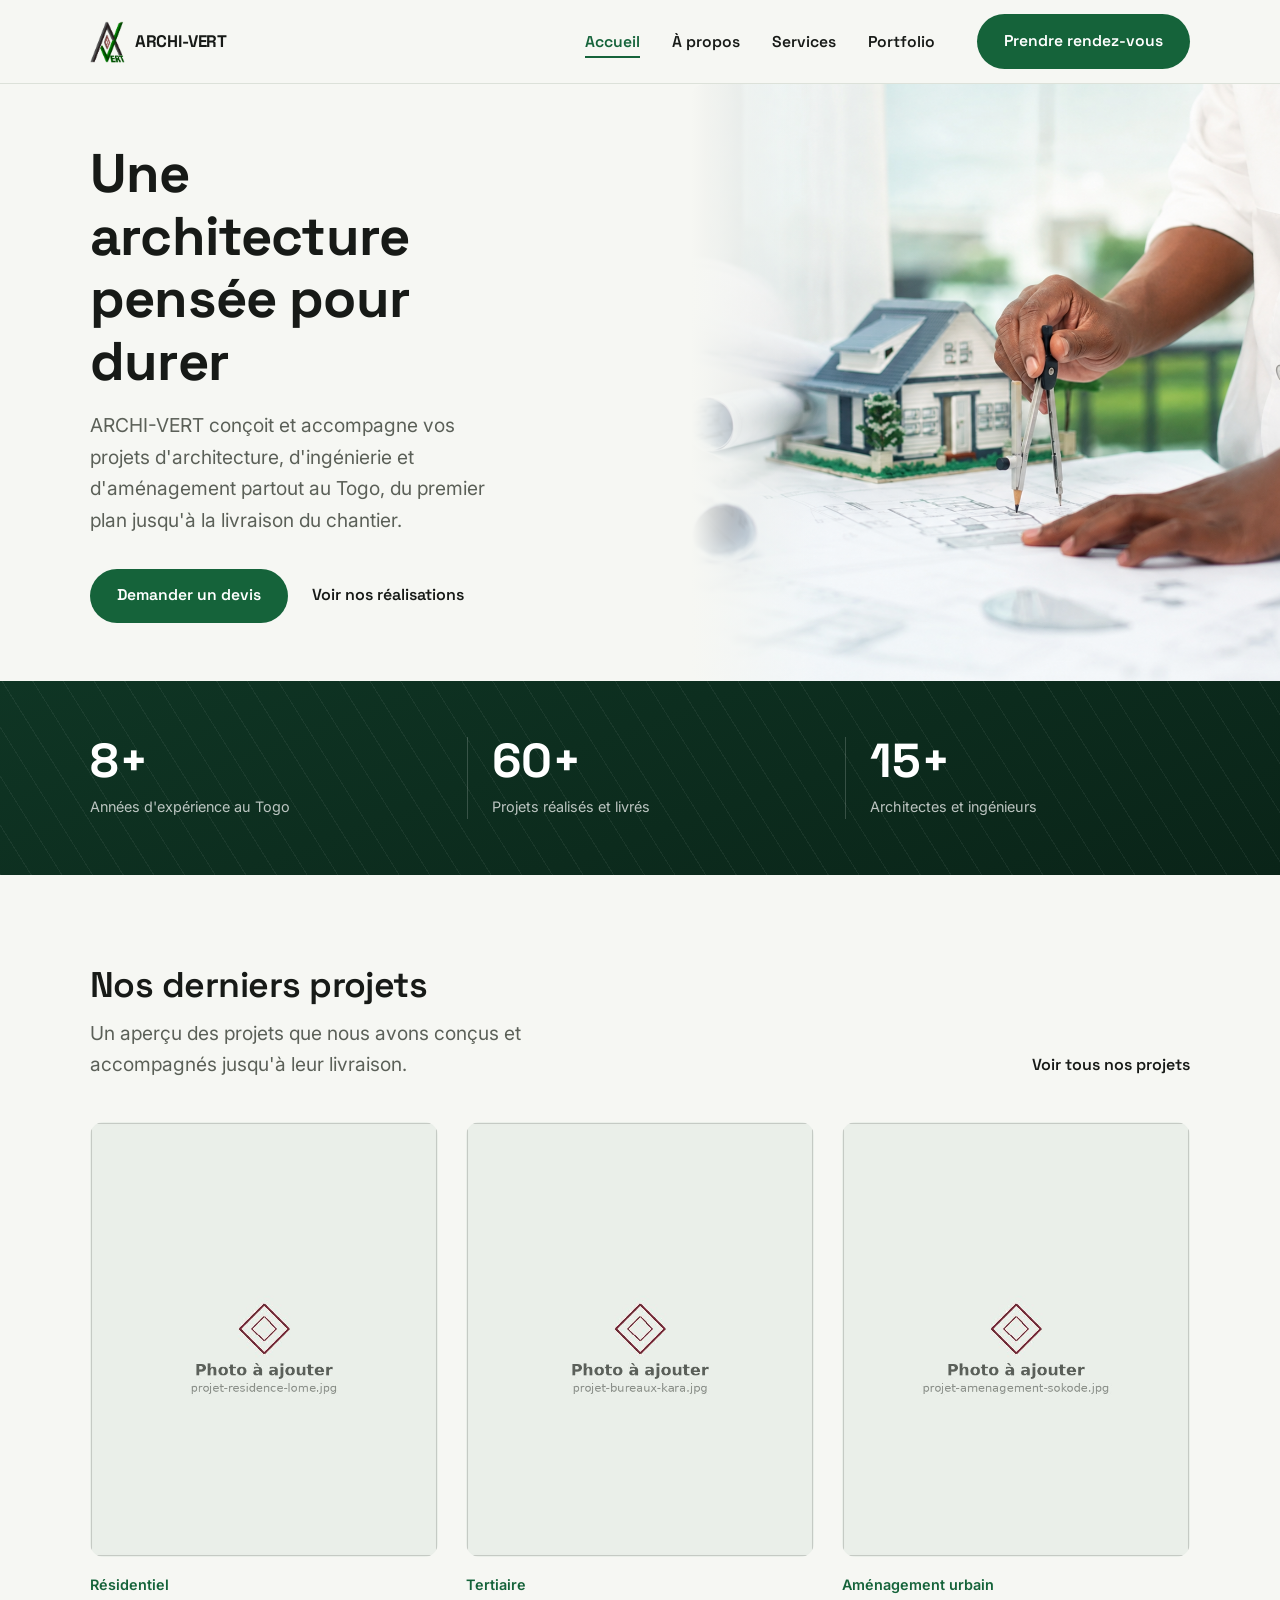
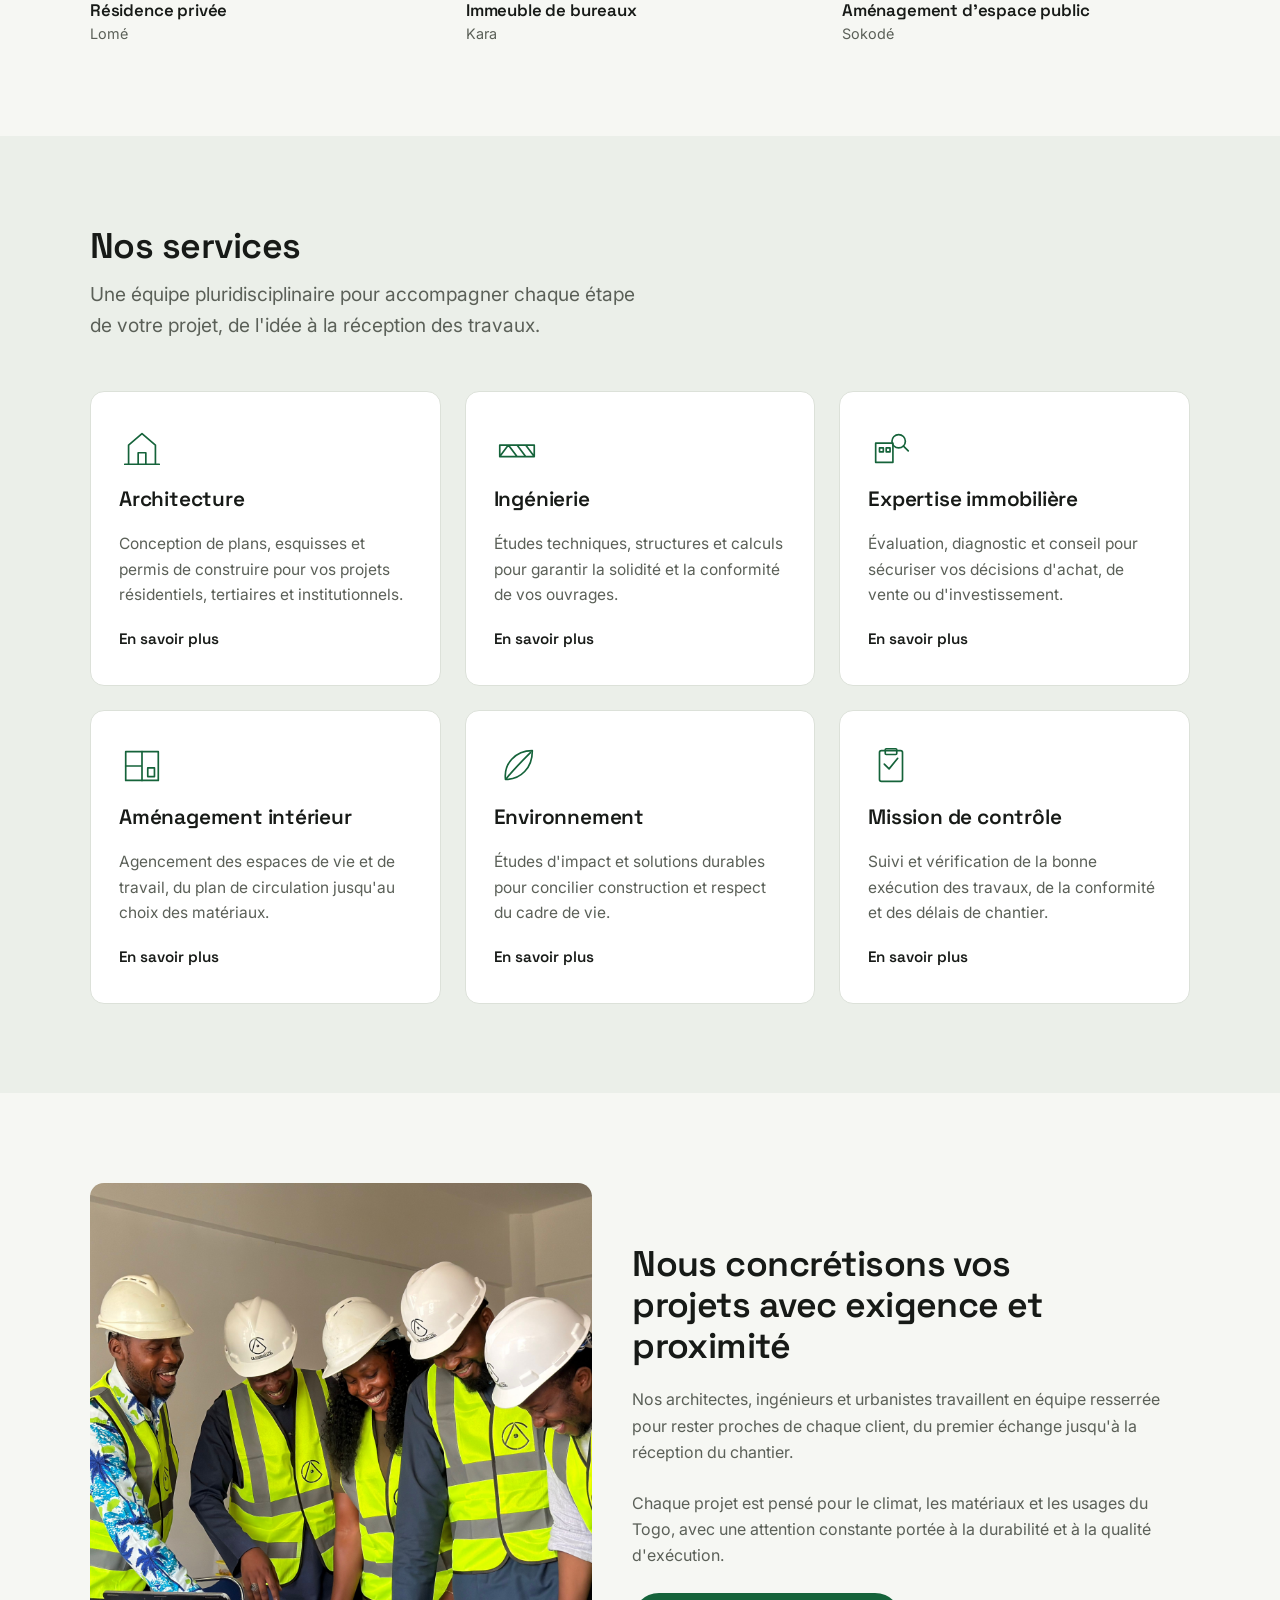
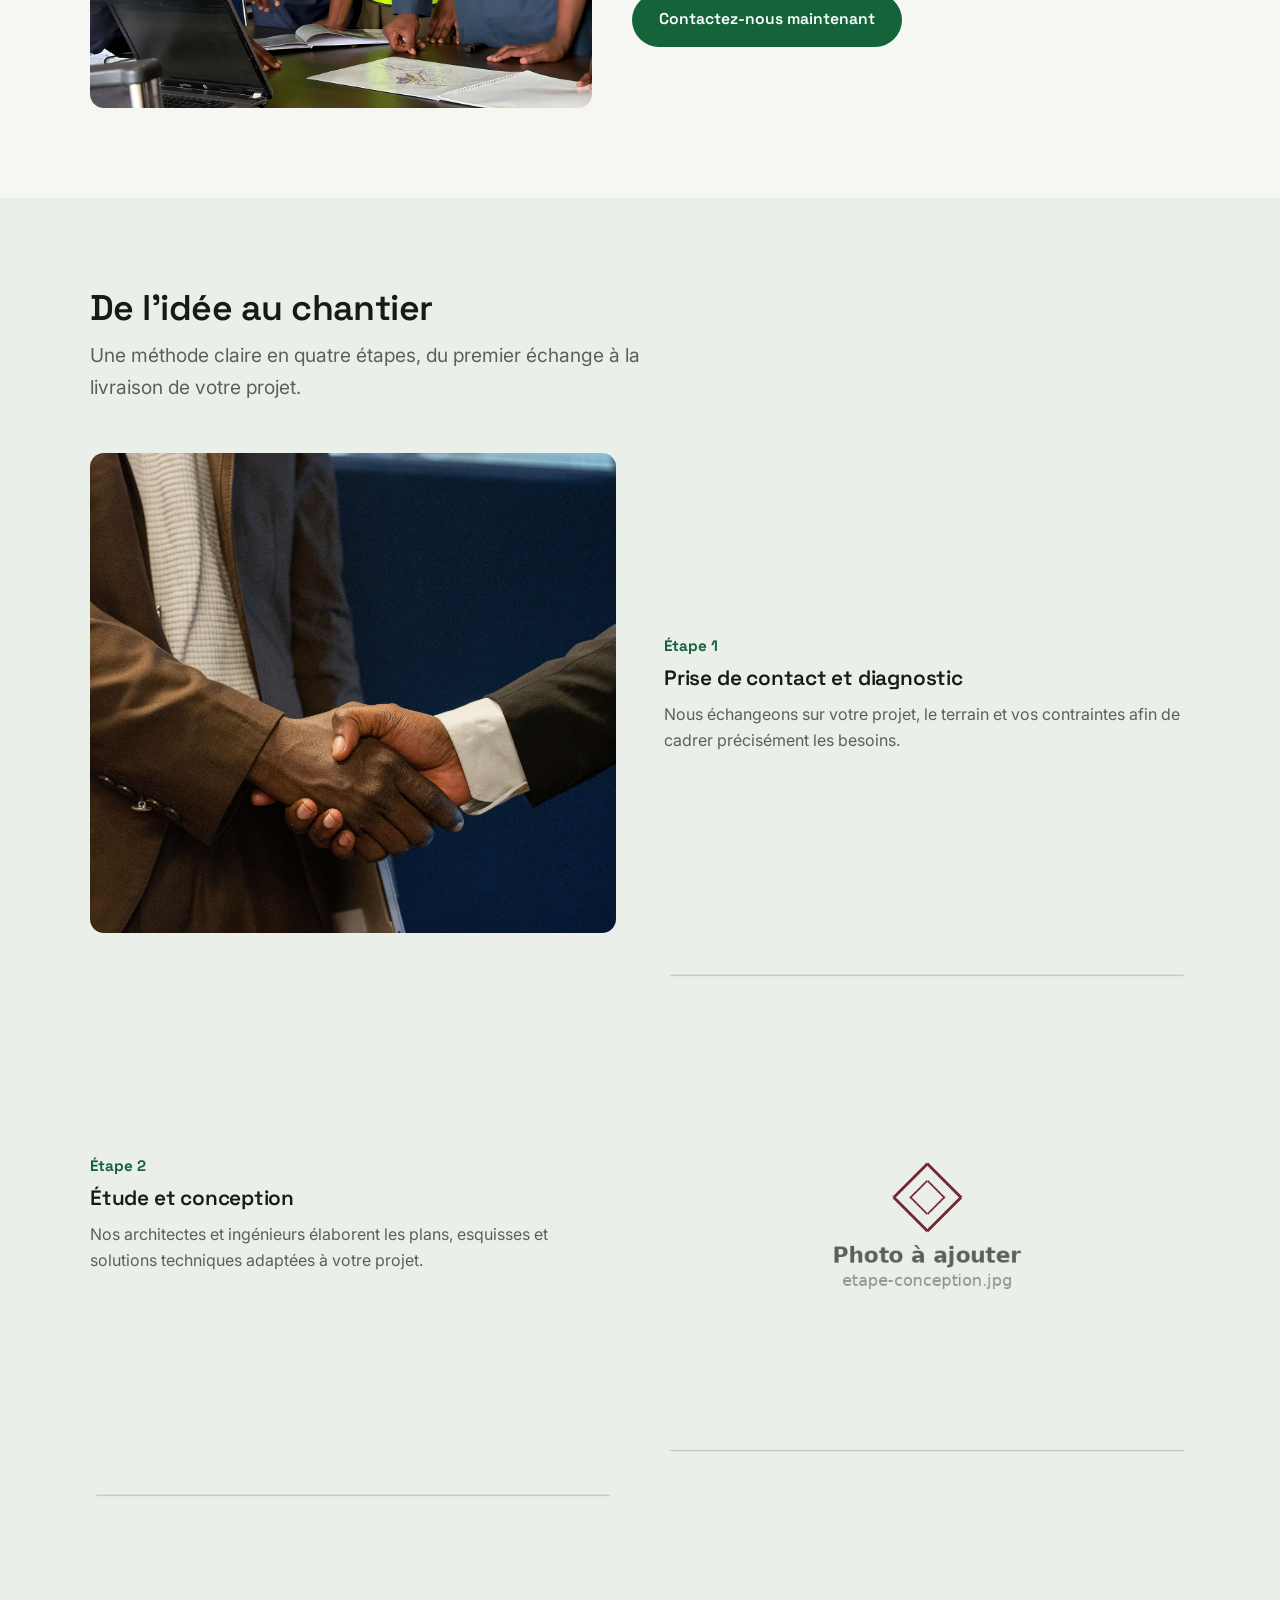
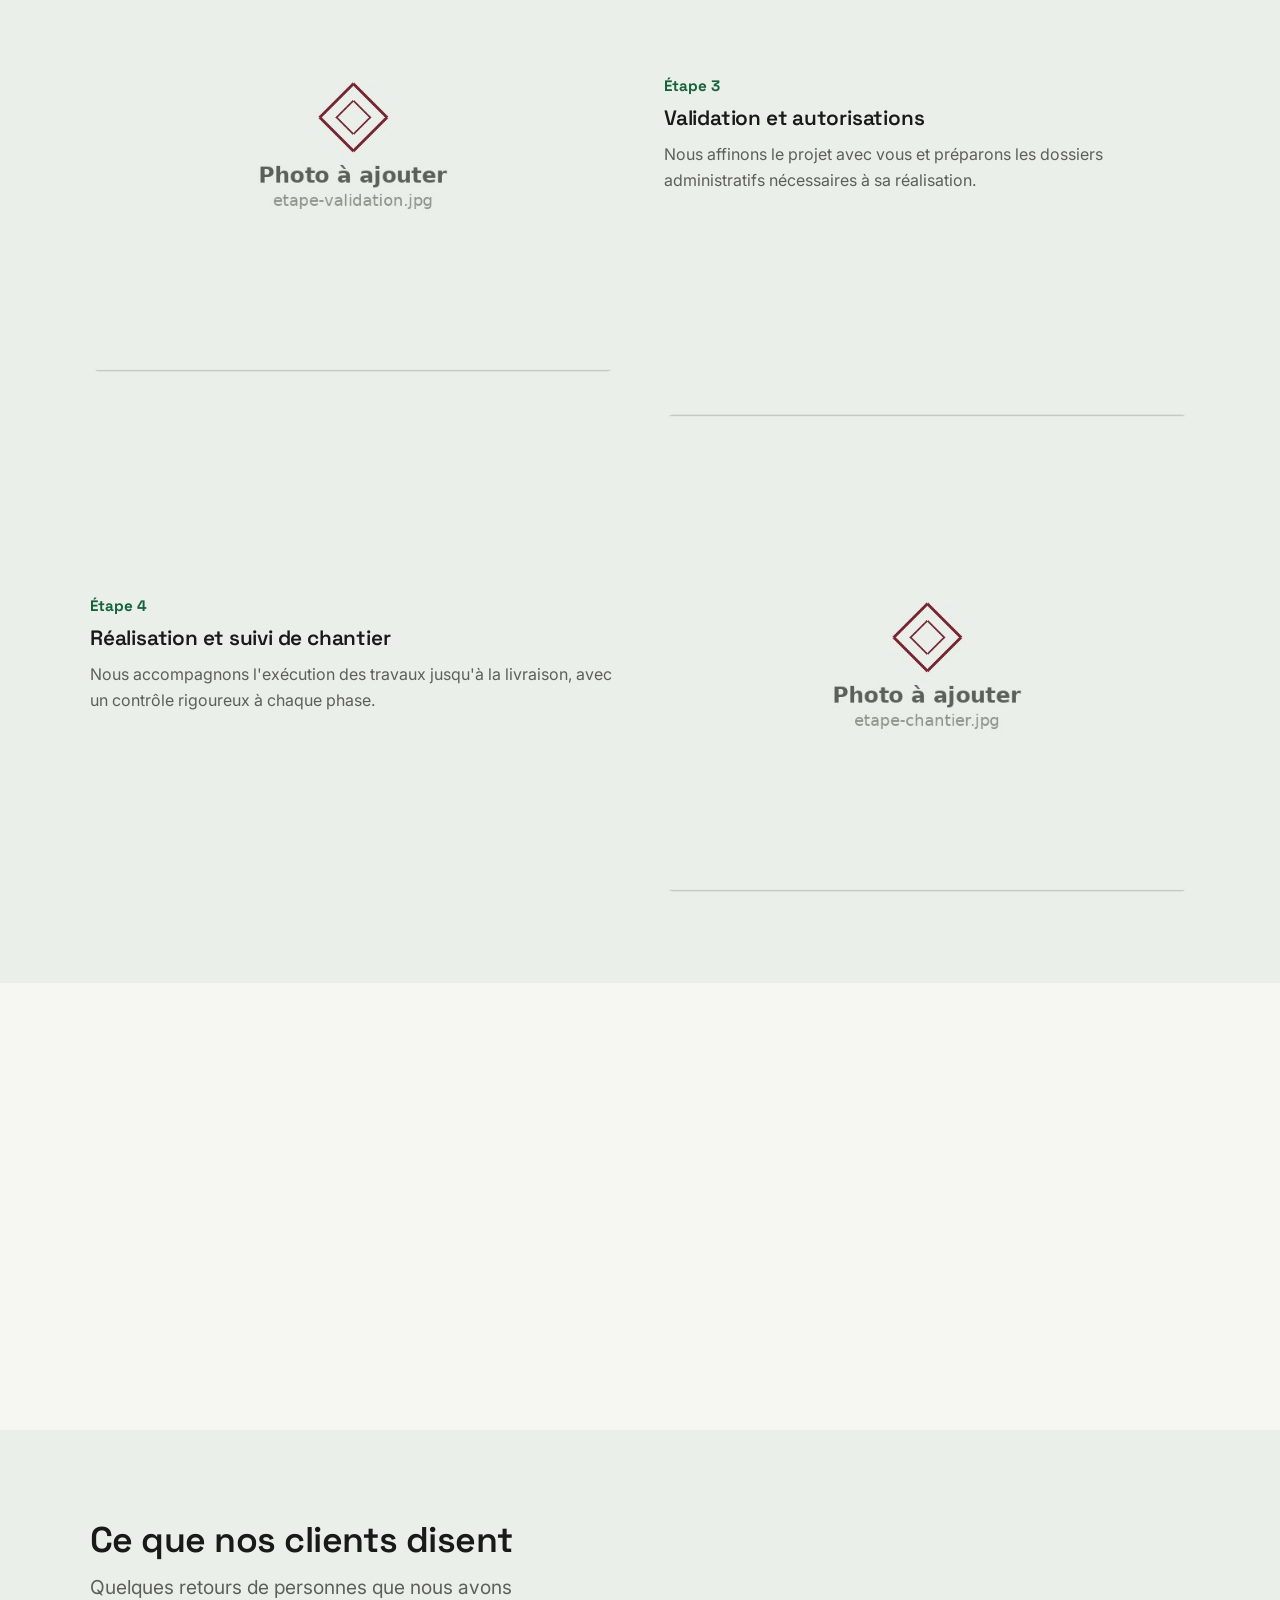
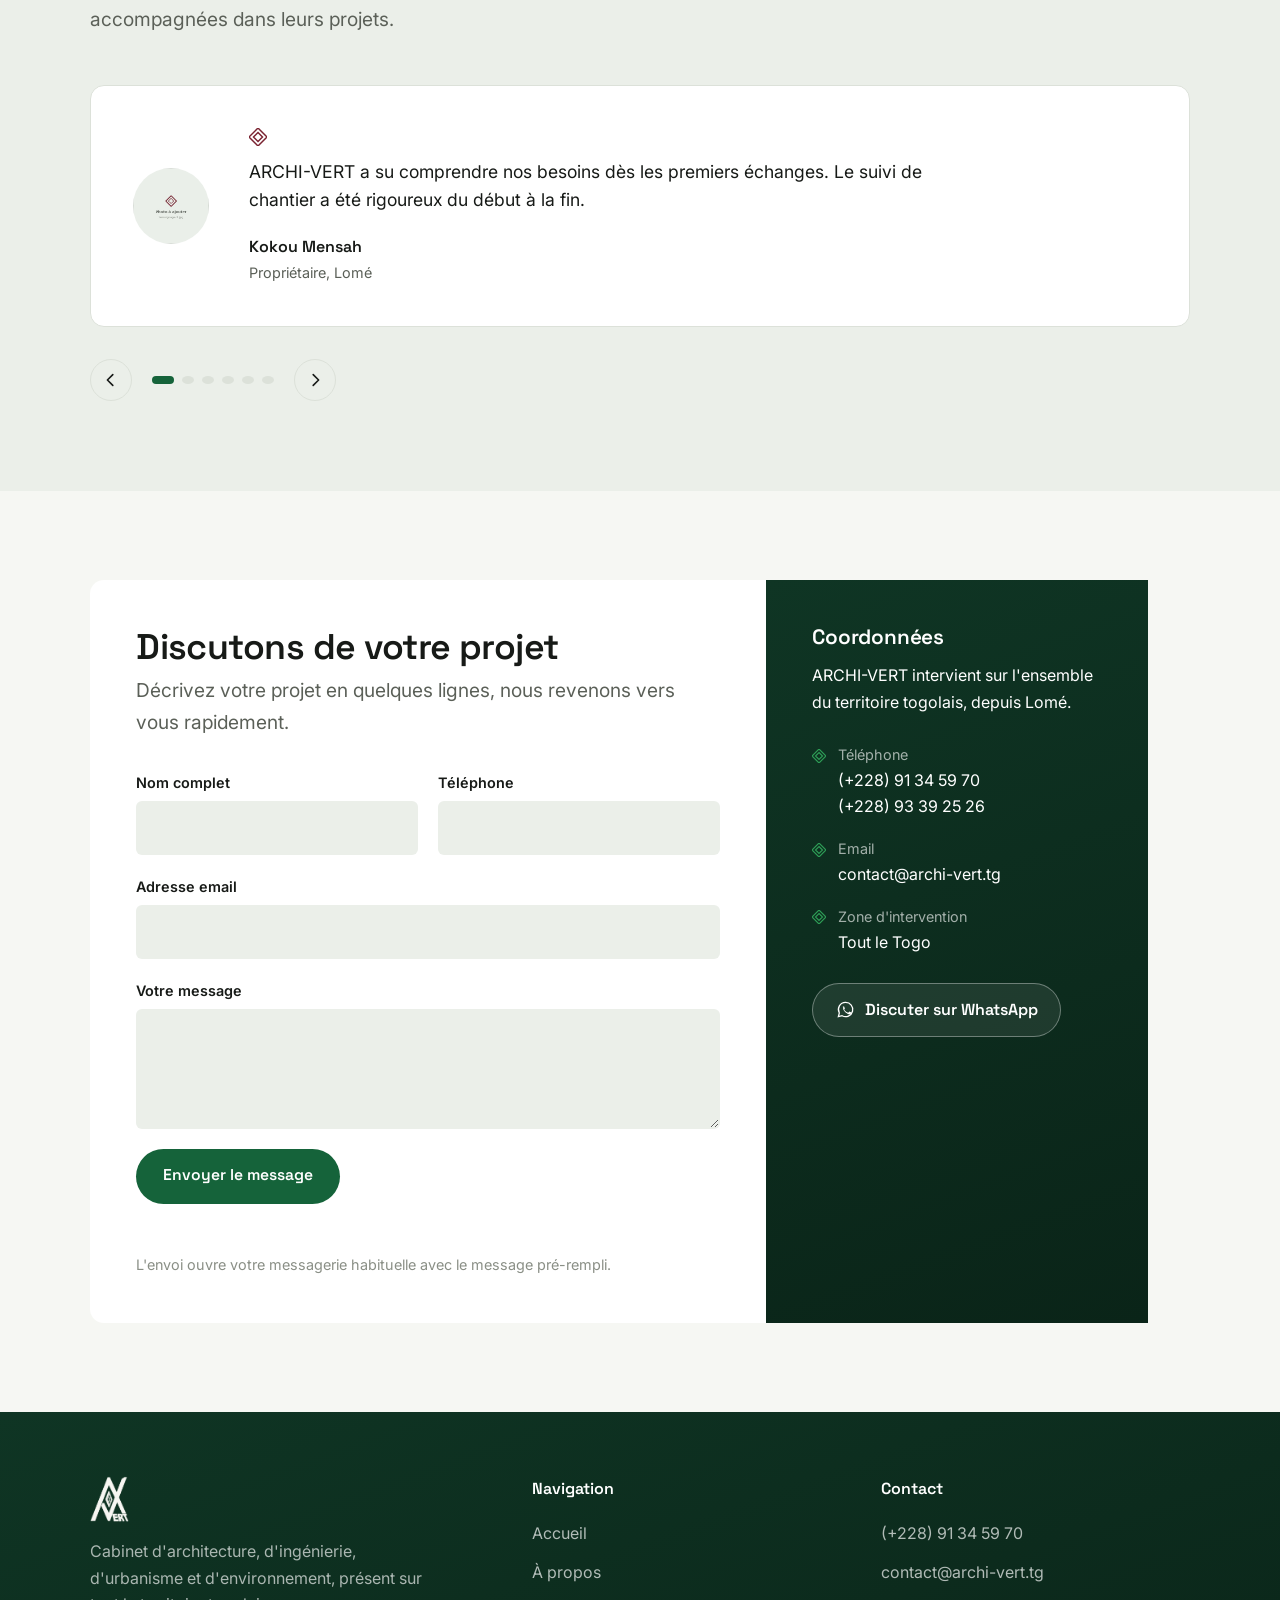
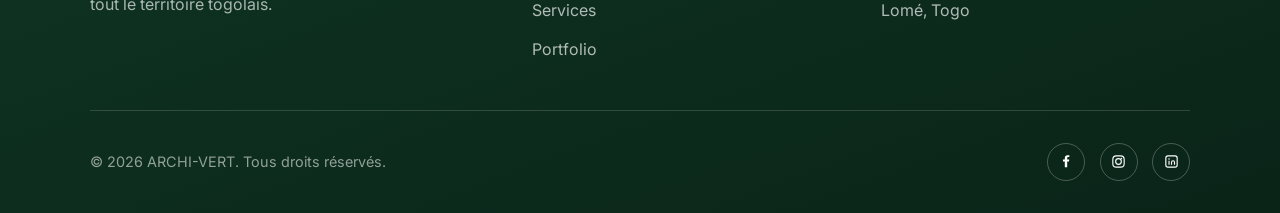
==== commit fb6e5f28: "ajout corrections et bugs liaison" ====
--- a/index.html
+++ b/index.html
@@ -58,7 +58,7 @@
   </section>
 
   <!-- Statistiques -->
-  <section class="stats">
+  <section class="stats" data-reveal>
     <div class="container stats__grid">
       <div class="stat">
         <span class="stat__number">8+</span>
@@ -77,7 +77,7 @@
 
   <!-- Réalisations récentes -->
   <!-- Les intitulés de projets ci-dessous sont des exemples : à remplacer par vos projets réels -->
-  <section class="section" id="realisations">
+  <section class="section" id="realisations" data-reveal>
     <div class="container">
       <div class="projects__head">
         <div class="section-head">
@@ -117,7 +117,7 @@
   </section>
 
   <!-- Services -->
-  <section class="section section--alt" id="services">
+  <section class="section section--alt" id="services" data-reveal>
     <div class="container">
       <div class="section-head">
         <h2>Nos services</h2>
@@ -194,7 +194,7 @@
   </section>
 
   <!-- Engagement -->
-  <section class="section commitment">
+  <section class="section commitment" data-reveal>
     <div class="container commitment__grid">
       <div class="commitment__media">
         <img src="images/equipe-agence.jpg" alt="Équipe d'ARCHI-VERT en réunion de conception" loading="lazy" width="700" height="525">
@@ -209,7 +209,7 @@
   </section>
 
   <!-- Démarche -->
-  <section class="section section--alt" id="demarche">
+  <section class="section section--alt" id="demarche" data-reveal>
     <div class="container">
       <div class="section-head">
         <h2>De l'idée au chantier</h2>
@@ -266,7 +266,7 @@
 
   <!-- Partenaires -->
   <!-- Emplacements pour vos logos partenaires : images/partenaire-1.png à partenaire-6.png -->
-  <section class="section">
+  <section class="section" data-reveal>
     <div class="container">
       <div class="section-head">
         <h2>Nos partenaires</h2>
@@ -284,7 +284,7 @@
   </section>
 
   <!-- Témoignages -->
-  <section class="section section--alt testimonials" id="temoignages">
+  <section class="section section--alt testimonials" id="temoignages" data-reveal>
     <div class="container">
       <div class="section-head">
         <h2>Ce que nos clients disent</h2>
@@ -337,6 +337,54 @@
                 <p class="testimonial-card__quote">Le plan d'aménagement proposé correspondait exactement à l'usage que nous voulions faire des locaux. Un travail précis et bien expliqué.</p>
                 <p class="testimonial-card__name">Yawa Adjovi</p>
                 <p class="testimonial-card__role">Directrice, Sokodé</p>
+              </div>
+            </div>
+          </div>
+
+          <div class="testimonial-slide">
+            <div class="testimonial-card">
+              <div class="testimonial-card__avatar">
+                <img src="images/temoignage-4.jpg" alt="" loading="lazy" width="150" height="150">
+              </div>
+              <div>
+                <svg class="mark-diamond" width="18" height="18" viewBox="0 0 16 16" fill="none" stroke="currentColor" stroke-width="1.3" aria-hidden="true" style="margin-bottom:0.75rem">
+                  <path d="M8 0L16 8L8 16L0 8Z"/><path d="M8 4L12 8L8 12L4 8Z"/>
+                </svg>
+                <p class="testimonial-card__quote">Étude d'impact réalisée dans les délais, avec des recommandations concrètes que nous avons pu appliquer directement sur le chantier.</p>
+                <p class="testimonial-card__name">Essowè Bakouma</p>
+                <p class="testimonial-card__role">Promoteur, Atakpamé</p>
+              </div>
+            </div>
+          </div>
+
+          <div class="testimonial-slide">
+            <div class="testimonial-card">
+              <div class="testimonial-card__avatar">
+                <img src="images/temoignage-5.jpg" alt="" loading="lazy" width="150" height="150">
+              </div>
+              <div>
+                <svg class="mark-diamond" width="18" height="18" viewBox="0 0 16 16" fill="none" stroke="currentColor" stroke-width="1.3" aria-hidden="true" style="margin-bottom:0.75rem">
+                  <path d="M8 0L16 8L8 16L0 8Z"/><path d="M8 4L12 8L8 12L4 8Z"/>
+                </svg>
+                <p class="testimonial-card__quote">Bon relationnel, devis clair dès le départ et aucune mauvaise surprise sur les coûts en cours de chantier.</p>
+                <p class="testimonial-card__name">Komlan Agbeko</p>
+                <p class="testimonial-card__role">Propriétaire, Lomé</p>
+              </div>
+            </div>
+          </div>
+
+          <div class="testimonial-slide">
+            <div class="testimonial-card">
+              <div class="testimonial-card__avatar">
+                <img src="images/temoignage-6.jpg" alt="" loading="lazy" width="150" height="150">
+              </div>
+              <div>
+                <svg class="mark-diamond" width="18" height="18" viewBox="0 0 16 16" fill="none" stroke="currentColor" stroke-width="1.3" aria-hidden="true" style="margin-bottom:0.75rem">
+                  <path d="M8 0L16 8L8 16L0 8Z"/><path d="M8 4L12 8L8 12L4 8Z"/>
+                </svg>
+                <p class="testimonial-card__quote">La mission de contrôle a vraiment sécurisé notre chantier : chaque étape était vérifiée avant de passer à la suivante.</p>
+                <p class="testimonial-card__name">Ablavi Kpodar</p>
+                <p class="testimonial-card__role">Gérante, Lomé</p>
               </div>
             </div>
           </div>
@@ -356,7 +404,7 @@
   </section>
 
   <!-- Contact -->
-  <section class="section" id="contact">
+  <section class="section" id="contact" data-reveal>
     <div class="container">
       <div class="contact-panel">
         <form class="contact-form" id="contact-form" novalidate>
@@ -480,4 +528,4 @@
 
 <script src="js/main.js"></script>
 </body>
-</html>
+</html>
--- a/css/style.css
+++ b/css/style.css
@@ -254,57 +254,97 @@
 }
 
 /* --- Hero -----------------------------------------------------------------*/
+/* Structure réelle du HTML : <section class="hero container"><div class=
+   "hero__grid"><div class="hero__text">…</div><div class="hero__media">…
+   </div></div></section> — hero__media est donc IMBRIQUÉ dans le conteneur
+   limité à --container (1180px), pas un frère qui vit hors de lui. Le calc()
+   ci-dessous compense à la fois le gutter et la marge de centrage du
+   conteneur pour que l'image atteigne quand même le vrai bord de l'écran. */
 .hero{
-  padding-top: clamp(3rem, 2.4rem + 2vw, 4.5rem);
+  position: relative;
   overflow: visible;
+  padding-block: 0;
 }
 .hero__grid{
-  display: grid;
-  gap: 2.5rem;
-  align-items: center;
-}
+  position: relative;
+  display: block;
+  min-height: auto;
+}
+.hero__text{ max-width: 30rem; position: relative; z-index: 2; }
 .hero__text h1{ margin-bottom: 1.1rem; }
-.hero__text .lead{ margin-bottom: 2rem; max-width: 40ch; }
+.hero__text .lead{ margin-bottom: 2rem; max-width: 36ch; }
 .hero__actions{ display: flex; flex-wrap: wrap; align-items: center; gap: 1.5rem; }
 
-.hero__media{ position: relative; }
+.hero__media{ position: relative; margin: 2rem 0 2.5rem; }
 .hero__media img{
-  width: 100%; height: auto; border-radius: var(--radius-md);
+  width: 100%; height: auto; display: block;
   aspect-ratio: 4 / 5; object-fit: cover;
-}
-.hero__caption{
-  position: absolute; left: 1.25rem; bottom: 1.25rem;
-  background: var(--white); border-radius: var(--radius-sm);
-  padding: 0.85rem 1.1rem; box-shadow: 0 12px 30px -12px rgba(15,53,36,0.35);
-  max-width: 15rem;
-}
-.hero__caption p{ font-size: var(--fs-small); color: var(--stone); }
-.hero__caption strong{ display: block; font-family: var(--font-display); color: var(--ink); }
+  border-radius: var(--radius-md);
+}
 
 @media (min-width: 860px){
-  .hero__grid{ grid-template-columns: 1fr 0.92fr; gap: 3rem; }
-  .hero{ padding-bottom: 6.5rem; }
-  .hero__media{ margin-bottom: -9rem; }
-  .hero__media img{ aspect-ratio: 3 / 4; }
+  .hero__grid{
+    display: flex;
+    align-items: center;
+    min-height: clamp(30rem, 20rem + 18vw, 42rem);
+    padding-block: clamp(2.5rem, 2rem + 2vw, 4rem);
+  }
+  .hero__text{ max-width: 27rem; padding-right: 2rem; }
+
+  /* Déborde jusqu'au vrai bord de l'écran : on annule le gutter ET la
+     marge de centrage du conteneur (au-delà de --container, sur grand
+     écran) avec le même calcul que --container/--gutter définissent. */
+  .hero__media{
+    position: absolute;
+    top: 0; bottom: 0; right: 0;
+    margin: 0;
+    width: clamp(360px, 46vw, 760px);
+    right: calc(-1 * (var(--gutter) + max(0px, (100vw - var(--container)) / 2)));
+  }
+  .hero__media img{
+    width: 100%; height: 100%;
+    aspect-ratio: auto;
+    border-radius: var(--radius-md) 0 0 var(--radius-md);
+  }
+  .hero__media::before{
+    content: "";
+    position: absolute; inset: 0; z-index: 1;
+    background: linear-gradient(to right, var(--paper) 0%, rgba(246,247,243,0) 22%);
+    pointer-events: none;
+  }
 }
 
 /* --- Bande de statistiques ------------------------------------------------*/
 .stats{
+  position: relative;
+  overflow: hidden;
   background: linear-gradient(160deg, var(--forest) 0%, var(--forest-deep) 100%);
   color: var(--white);
   padding-block: clamp(2.5rem, 2rem + 2vw, 3.5rem);
+}
+.stats::before{
+  content: "";
+  position: absolute; inset: 0;
+  background-image: repeating-linear-gradient(
+    58deg,
+    rgba(255,255,255,0.055) 0px, rgba(255,255,255,0.055) 1px,
+    transparent 1px, transparent 26px
+  );
+  pointer-events: none;
+}
+
+.stats__grid{
   position: relative; z-index: 1;
-}
-@media (min-width: 860px){ .stats{ padding-top: 8rem; } }
-
-.stats__grid{
   display: grid; gap: 2rem;
   grid-template-columns: repeat(1, 1fr);
 }
 @media (min-width: 640px){ .stats__grid{ grid-template-columns: repeat(3, 1fr); } }
 
-.stat{ border-left: 1px solid rgba(255,255,255,0.18); padding-left: 1.5rem; }
-.stat:first-child{ border-left: 0; padding-left: 0; }
+.stat{ padding-left: 0; border-left: 0; }
+@media (min-width: 640px){
+  .stat{ border-left: 1px solid rgba(255,255,255,0.18); padding-left: 1.5rem; }
+  .stat:first-child{ border-left: 0; padding-left: 0; }
+}
 .stat__number{
   font-family: var(--font-display); font-weight: 700;
   font-size: var(--fs-stat); line-height: 1; color: var(--white);
@@ -491,7 +531,7 @@
   background: linear-gradient(160deg, var(--forest) 0%, var(--forest-deep) 100%);
   color: var(--white);
   padding: clamp(2rem, 1.6rem + 1.6vw, 3.25rem);
-  display: flex; flex-direction: column; justify-content: space-between; gap: 2.5rem;
+  display: flex; flex-direction: column; justify-content: flex-start; gap: 1.75rem;
 }
 .contact-info h3{ color: var(--white); margin-bottom: 0.75rem; }
 .contact-info > p{ color: rgba(255,255,255,0.72); max-width: 32ch; }
@@ -597,23 +637,61 @@
   .service-detail:nth-child(even) .service-detail__media{ order: 2; }
 }
 
-/* --- Portfolio -------------------------------------------------------------*/
-.filter-bar{ display: flex; flex-wrap: wrap; gap: 0.75rem; margin-bottom: 2.5rem; }
+/* --- Portfolio — piste "Atelier" ------------------------------------------*/
+/* Onglets soulignés plutôt que pastilles pleines : plus proche d'un sommaire
+   de planches que d'un kit de filtres SaaS. */
+.filter-bar{
+  display: flex; flex-wrap: wrap; gap: 1.8rem;
+  border-bottom: 1px solid var(--border);
+  padding-bottom: 1rem; margin-bottom: 2.5rem;
+}
 .filter-btn{
-  border: 1.5px solid var(--border); border-radius: var(--radius-pill);
-  padding: 0.55rem 1.2rem; font-size: 0.92rem; font-weight: 600;
-  font-family: var(--font-display);
-  transition: border-color 0.2s var(--ease), background-color 0.2s var(--ease), color 0.2s var(--ease);
-}
-.filter-btn:hover{ border-color: var(--green); }
-.filter-btn[aria-pressed="true"]{ background: var(--ink); border-color: var(--ink); color: var(--white); }
-
-.portfolio-grid{ display: grid; gap: 1.75rem; grid-template-columns: 1fr; }
-@media (min-width: 640px){ .portfolio-grid{ grid-template-columns: repeat(2, 1fr); } }
-@media (min-width: 1000px){ .portfolio-grid{ grid-template-columns: repeat(3, 1fr); } }
-
+  border: 0; border-radius: 0; background: none;
+  padding: 0 0 0.9rem; font-size: 0.95rem; font-weight: 600;
+  font-family: var(--font-display); color: var(--stone);
+  position: relative;
+  transition: color 0.2s var(--ease);
+}
+.filter-btn:hover{ color: var(--ink); }
+.filter-btn[aria-pressed="true"]{ color: var(--ink); }
+.filter-btn[aria-pressed="true"]::after{
+  content: ""; position: absolute; left: 0; right: 0; bottom: -1px;
+  height: 2px; background: var(--clay);
+}
+
+.portfolio-grid{ display: block; }
 .portfolio-item{ display: none; }
 .portfolio-item.is-visible{ display: block; }
+
+.plate{
+  display: grid; grid-template-columns: 1fr; gap: 1.4rem;
+  align-items: center;
+  padding: 2.5rem 0; border-bottom: 1px solid var(--border);
+}
+@media (min-width: 720px){
+  .plate{ grid-template-columns: 1.2fr 1fr; gap: 3rem; padding: 3.6rem 0; }
+  .plate--alt{ grid-template-columns: 1fr 1.2fr; }
+  .plate--alt .plate__media{ order: 2; }
+  .plate--alt .plate__info{ order: 1; text-align: right; }
+  .plate--alt .plate__info .plate__cat{ justify-content: flex-end; }
+}
+.plate__media{
+  aspect-ratio: 4/3; overflow: hidden; position: relative;
+  background: var(--paper-alt); border-radius: 0;
+}
+.plate__media img{
+  width: 100%; height: 100%; object-fit: cover;
+  filter: grayscale(0.15) saturate(1.05);
+  transition: filter 0.5s var(--ease), transform 0.6s var(--ease);
+}
+.plate:hover .plate__media img{ filter: grayscale(0) saturate(1.15); transform: scale(1.03); }
+.plate__cat{
+  display: flex; align-items: center; gap: 0.6rem;
+  font-size: 0.85rem; color: var(--stone); margin-bottom: 0.9rem;
+}
+.plate__cat .dot{ width: 6px; height: 6px; border-radius: 50%; background: var(--clay); display: inline-block; }
+.plate__info h3{ margin: 0 0 0.7rem; }
+.plate__place{ font-size: 0.95rem; color: var(--stone); margin: 0; }
 
 .cta-banner{
   text-align: left; border-radius: var(--radius-md);
@@ -624,3 +702,11 @@
   .cta-banner{ flex-direction: row; align-items: center; justify-content: space-between; gap: 2rem; }
   .cta-banner h2{ max-width: 24ch; margin: 0; }
 }
+
+/* --- Animations d'apparition au scroll ------------------------------------*/
+[data-reveal]{
+  opacity: 0;
+  transform: translateY(24px);
+  transition: opacity 0.7s var(--ease), transform 0.7s var(--ease);
+}
+[data-reveal].is-visible{ opacity: 1; transform: none; }
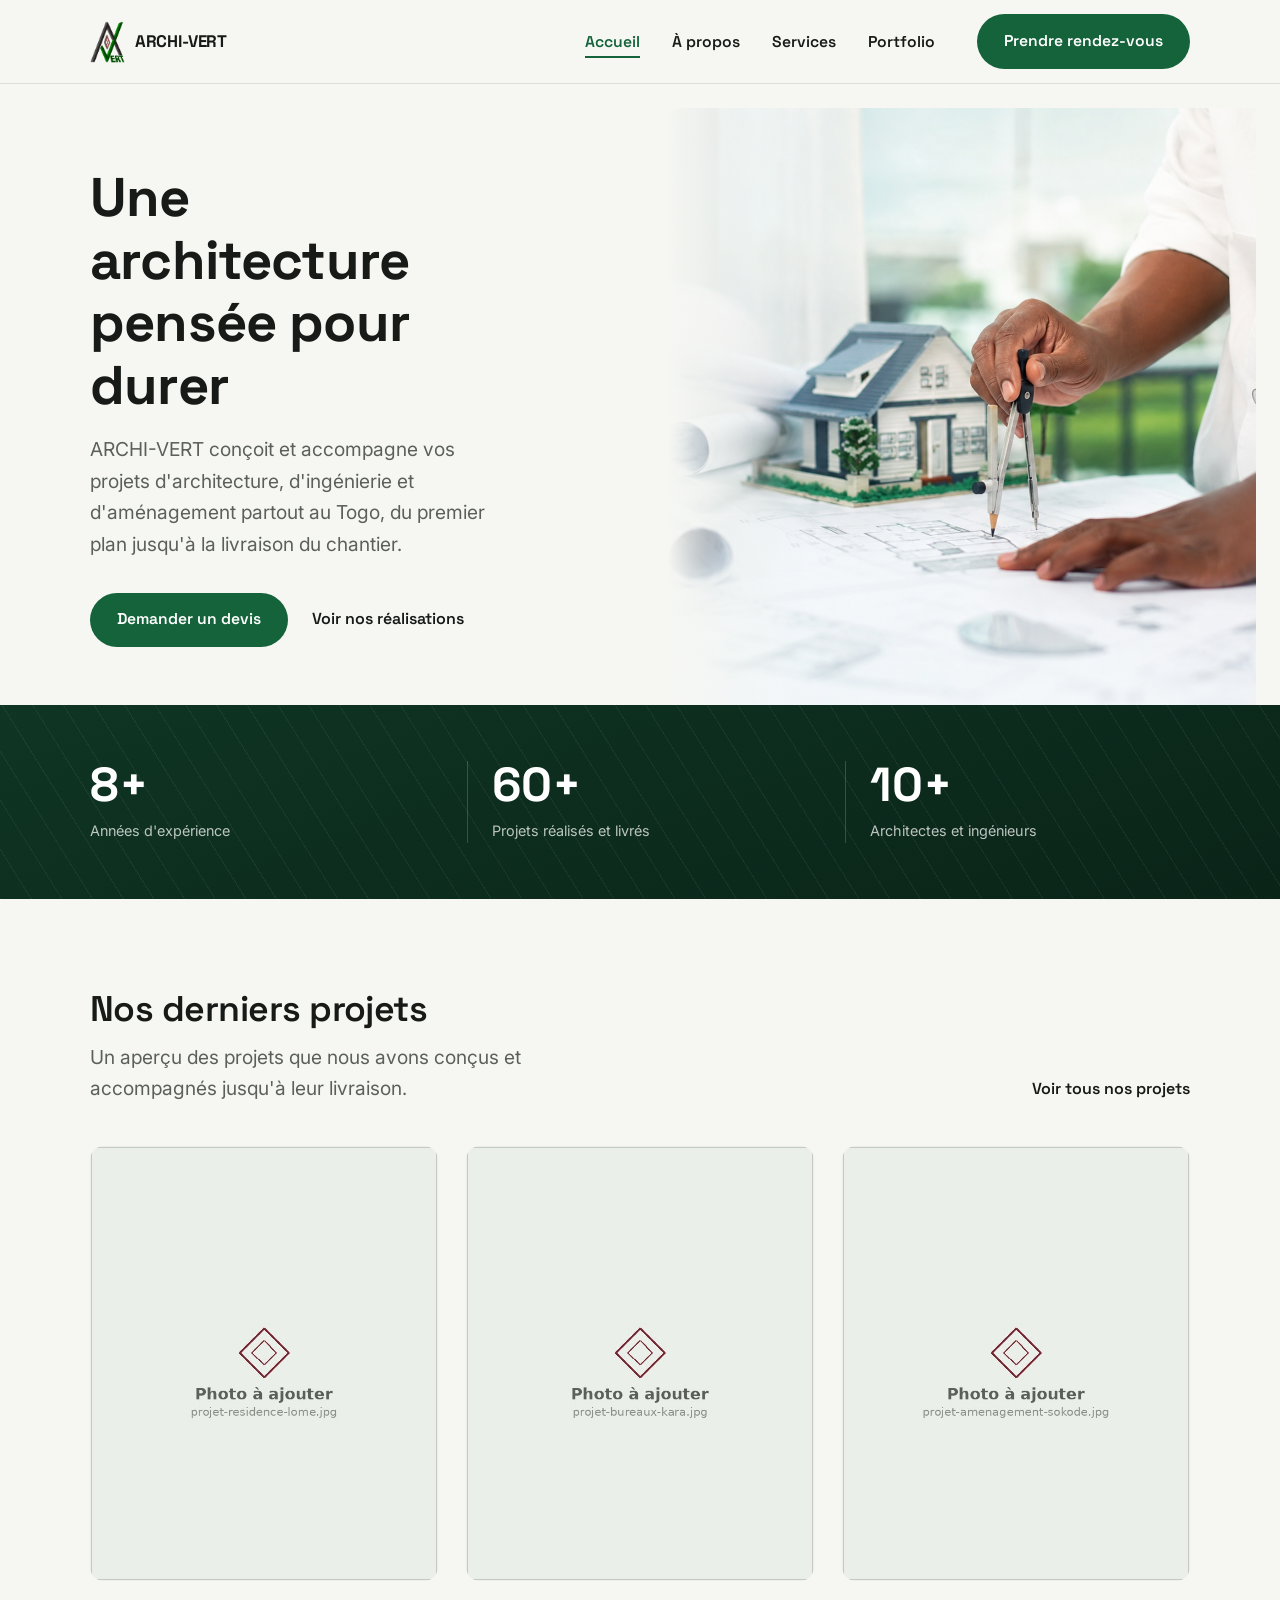
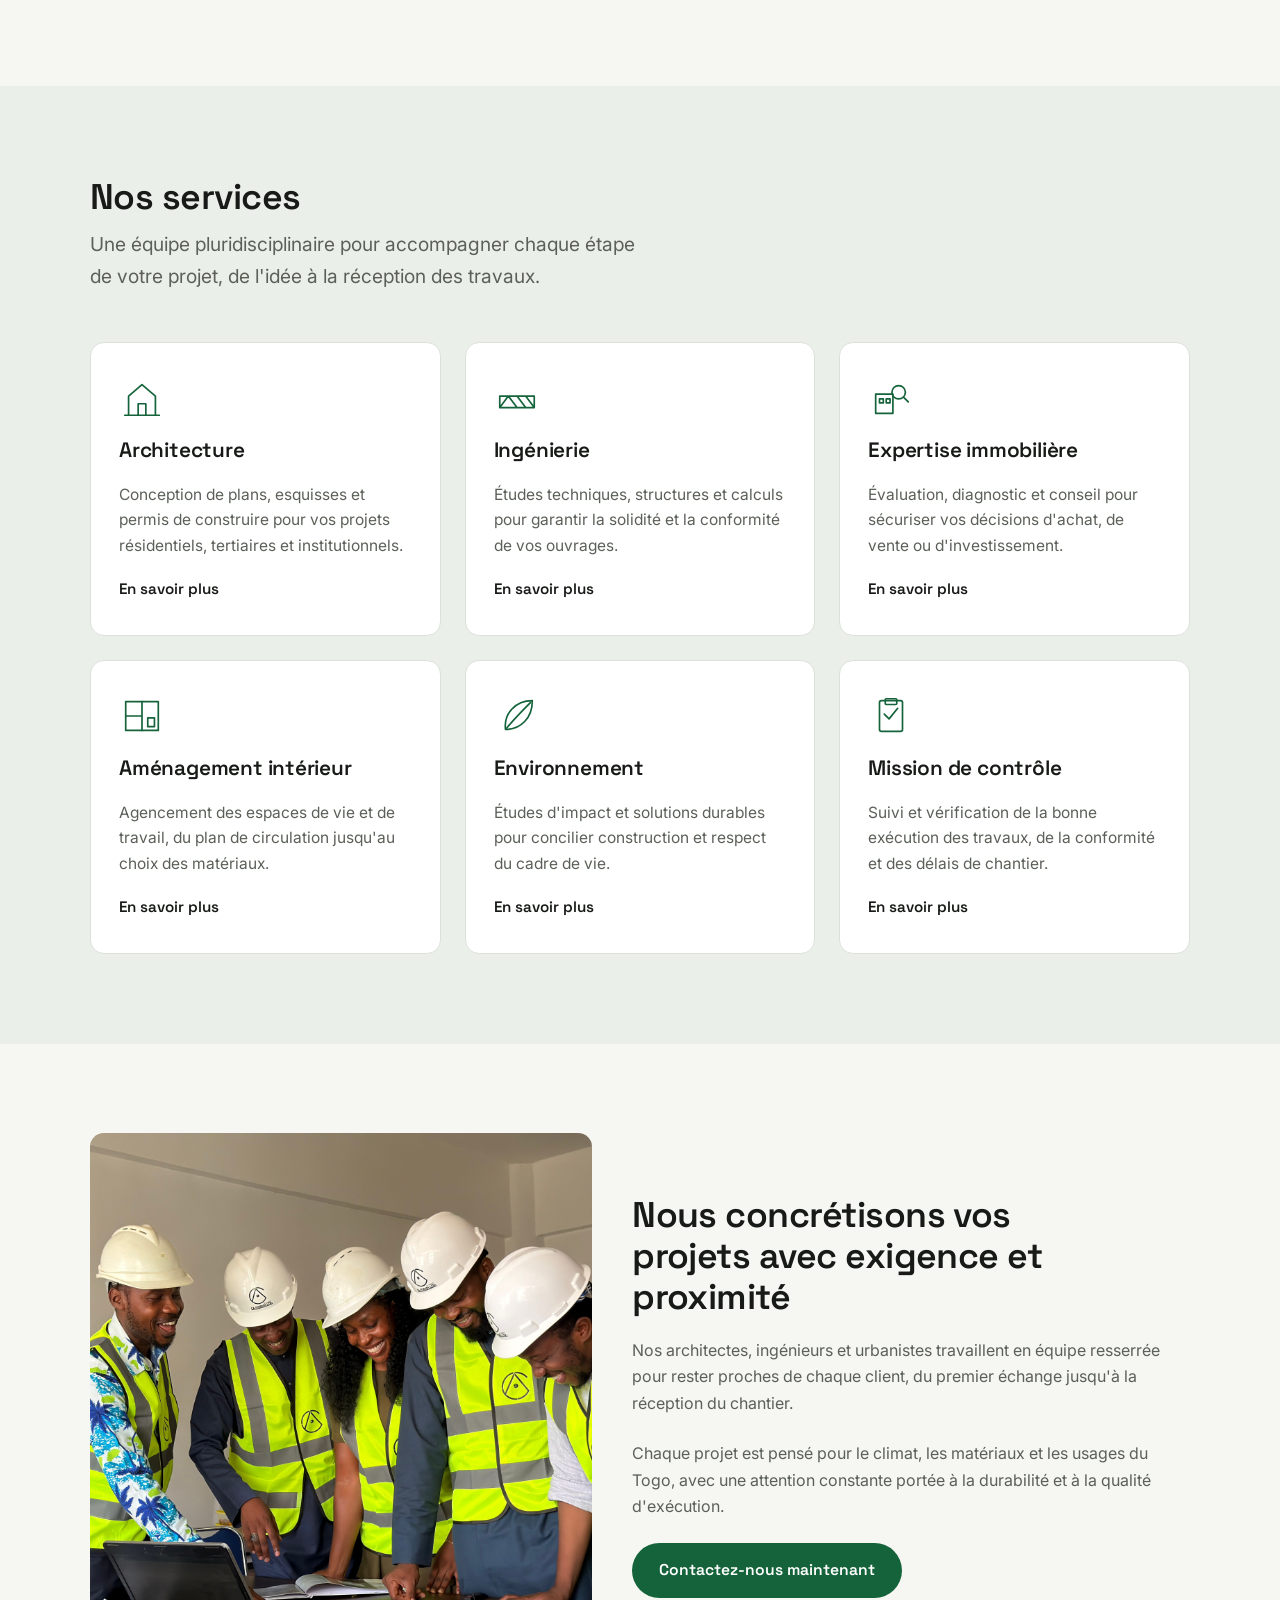
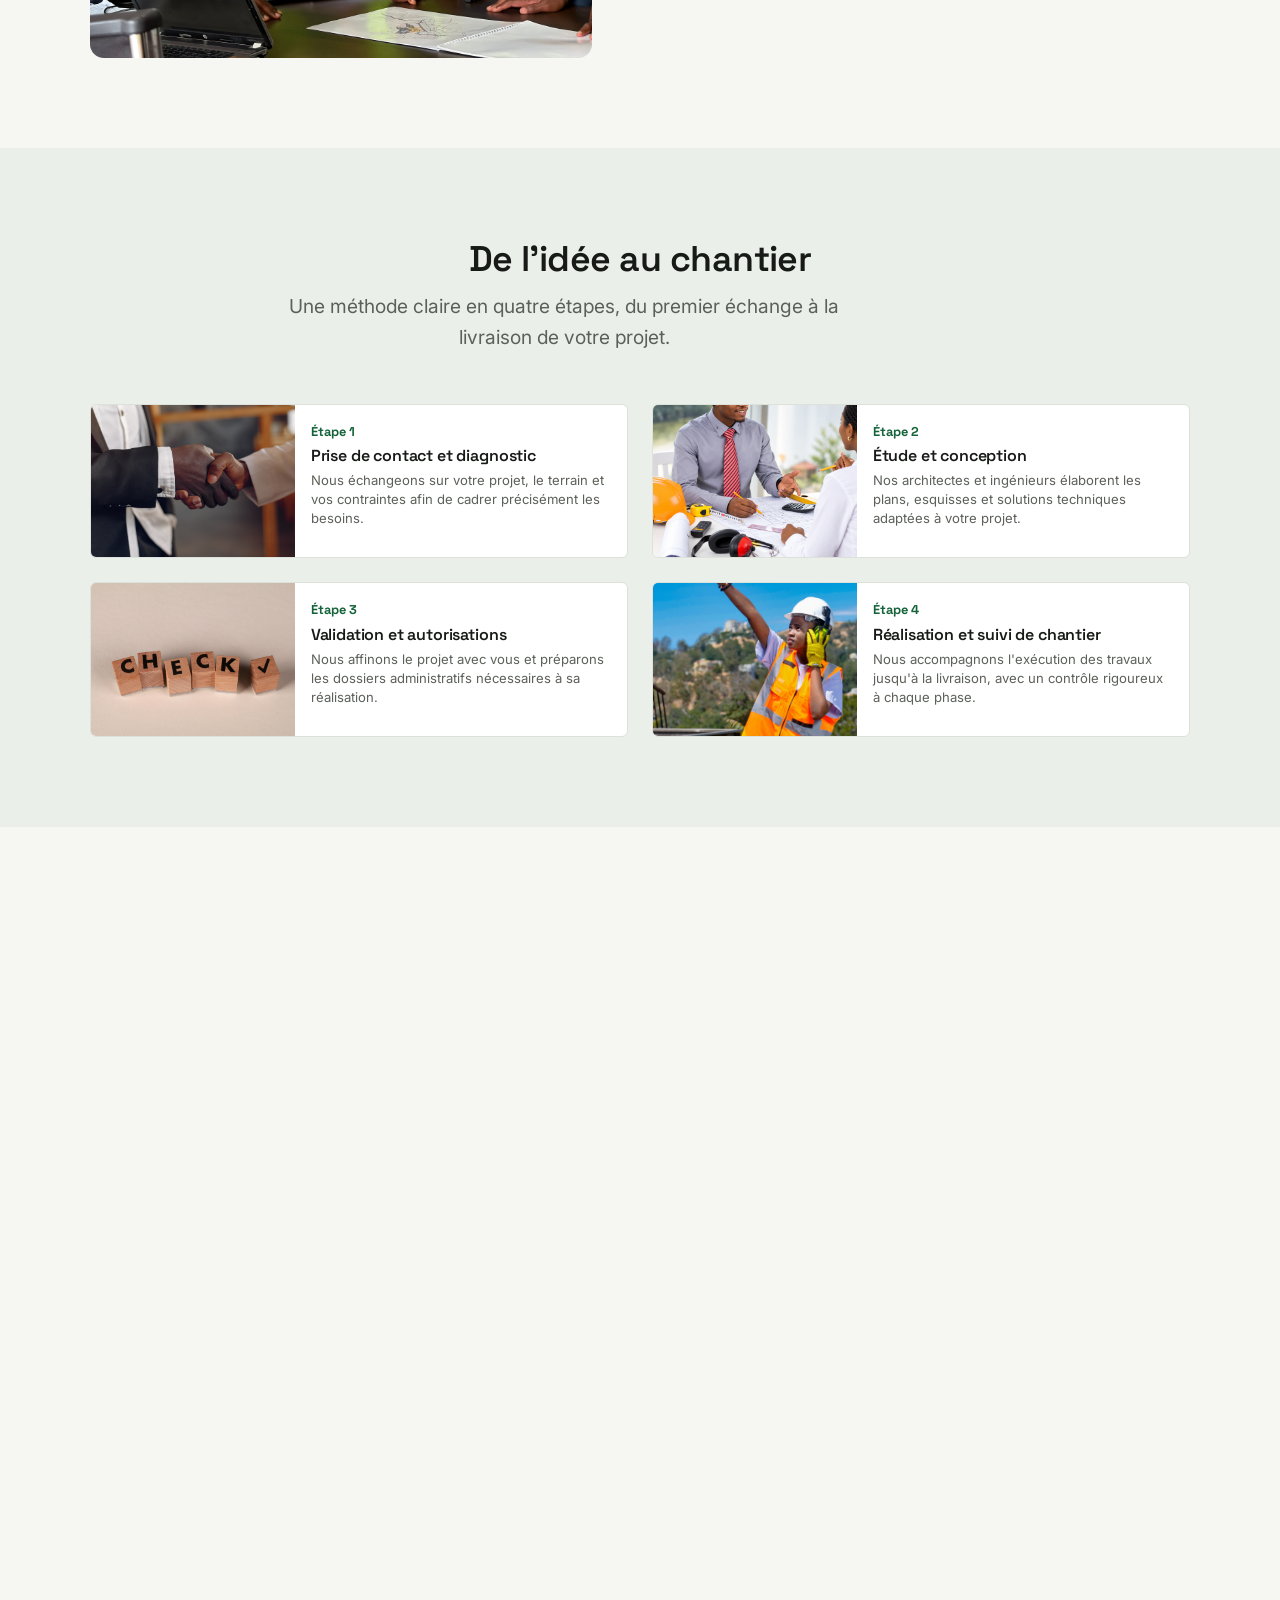
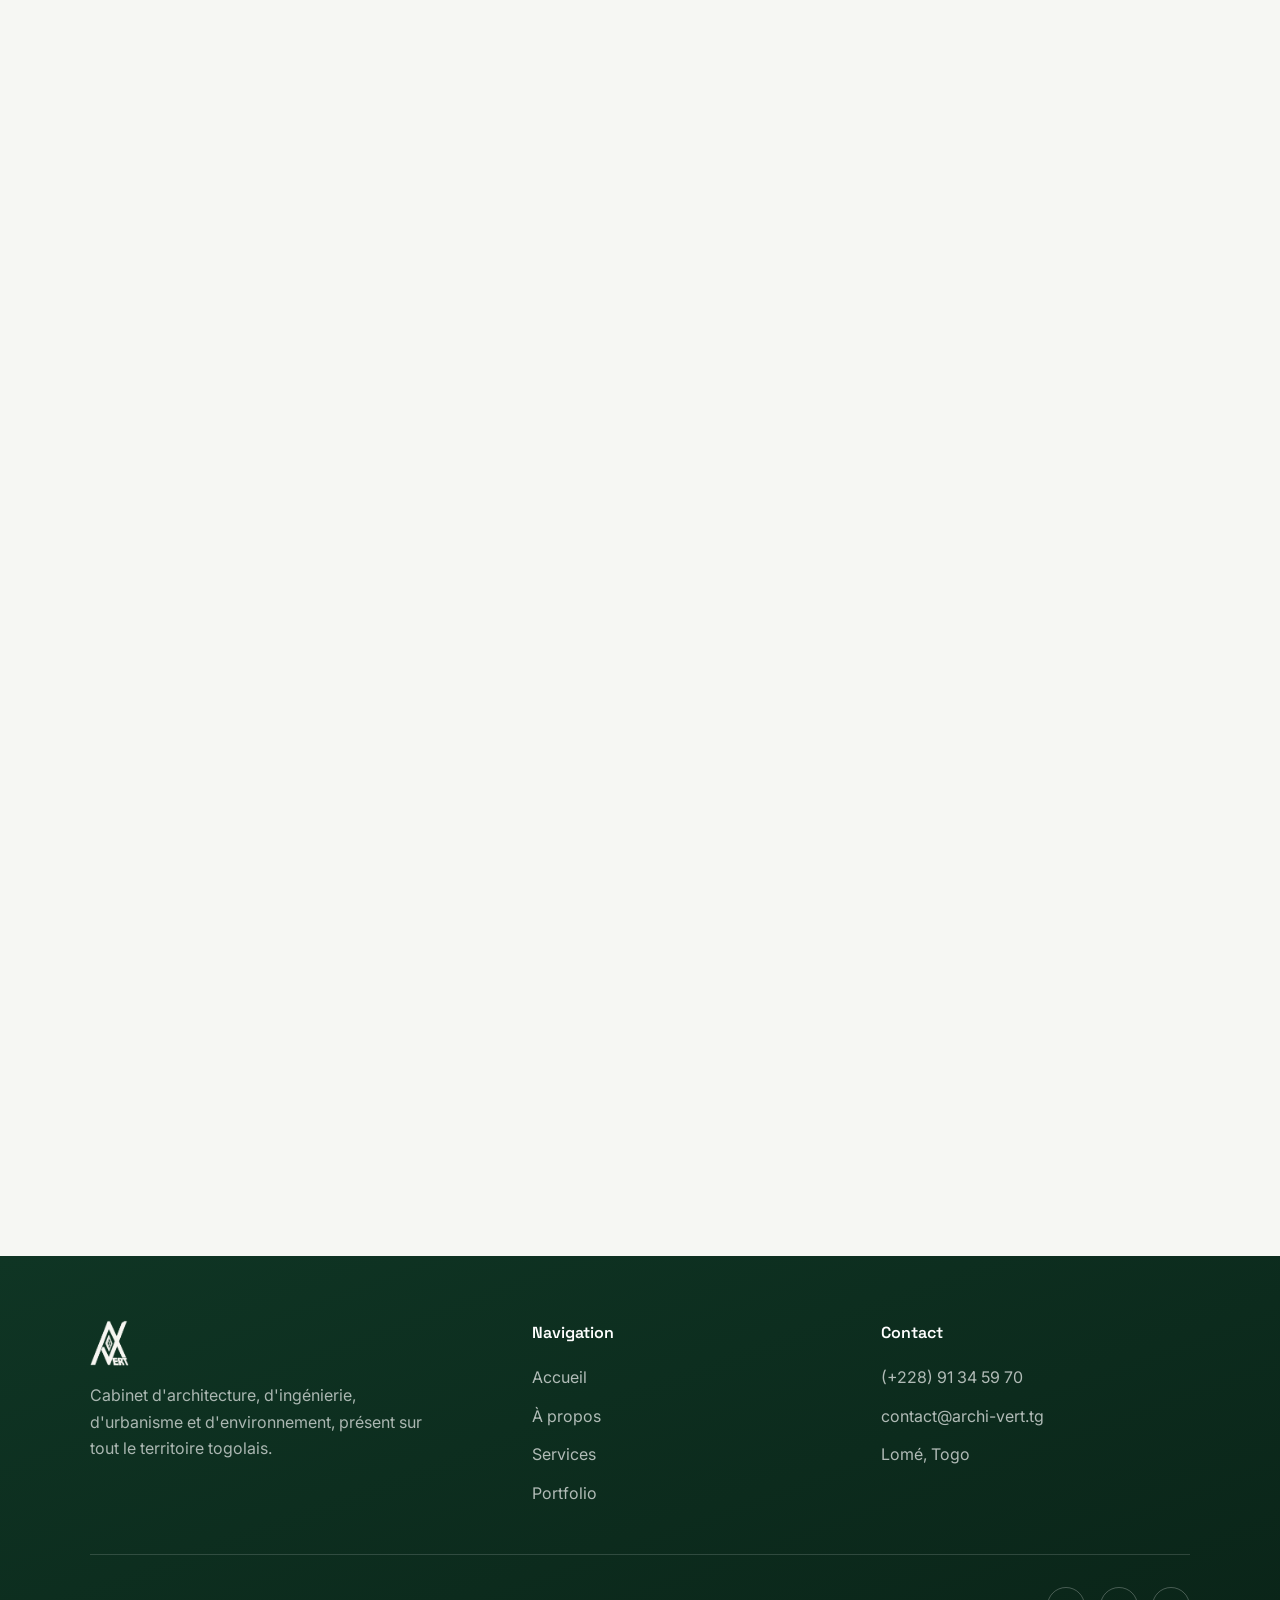
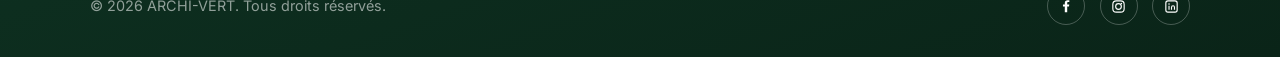
==== commit 02b24a70: "ajout images et illustrations" ====
--- a/index.html
+++ b/index.html
@@ -62,14 +62,14 @@
     <div class="container stats__grid">
       <div class="stat">
         <span class="stat__number">8+</span>
-        <span class="stat__label">Années d'expérience au Togo</span>
+        <span class="stat__label">Années d'expérience</span>
       </div>
       <div class="stat">
         <span class="stat__number">60+</span>
         <span class="stat__label">Projets réalisés et livrés</span>
       </div>
       <div class="stat">
-        <span class="stat__number">15+</span>
+        <span class="stat__number">10+</span>
         <span class="stat__label">Architectes et ingénieurs</span>
       </div>
     </div>
@@ -92,25 +92,16 @@
           <div class="project-card__frame">
             <img src="images/projet-residence-lome.jpg" alt="Résidence privée à Lomé conçue par ARCHI-VERT" loading="lazy" width="640" height="800">
           </div>
-          <span class="project-card__category">Résidentiel</span>
-          <h3 class="project-card__title">Résidence privée</h3>
-          <span class="project-card__place">Lomé</span>
         </a>
         <a class="project-card" href="portfolio.html">
           <div class="project-card__frame">
             <img src="images/projet-bureaux-kara.jpg" alt="Immeuble de bureaux à Kara conçu par ARCHI-VERT" loading="lazy" width="640" height="800">
           </div>
-          <span class="project-card__category">Tertiaire</span>
-          <h3 class="project-card__title">Immeuble de bureaux</h3>
-          <span class="project-card__place">Kara</span>
         </a>
         <a class="project-card" href="portfolio.html">
           <div class="project-card__frame">
             <img src="images/projet-amenagement-sokode.jpg" alt="Aménagement urbain à Sokodé conçu par ARCHI-VERT" loading="lazy" width="640" height="800">
           </div>
-          <span class="project-card__category">Aménagement urbain</span>
-          <h3 class="project-card__title">Aménagement d'espace public</h3>
-          <span class="project-card__place">Sokodé</span>
         </a>
       </div>
     </div>
@@ -211,7 +202,7 @@
   <!-- Démarche -->
   <section class="section section--alt" id="demarche" data-reveal>
     <div class="container">
-      <div class="section-head">
+      <div class="section-head section-head--center">
         <h2>De l'idée au chantier</h2>
         <p class="lead">Une méthode claire en quatre étapes, du premier échange à la livraison de votre projet.</p>
       </div>
@@ -230,7 +221,7 @@
 
         <div class="process-step">
           <div class="process-step__media">
-            <img src="images/etape-conception.jpg" alt="Architecte dessinant un plan de conception" loading="lazy" width="640" height="480">
+            <img src="images/etape-conception.png" alt="Architecte dessinant un plan de conception" loading="lazy" width="640" height="480">
           </div>
           <div class="process-step__text">
             <span class="process-step__number">Étape 2</span>
@@ -296,7 +287,7 @@
           <div class="testimonial-slide">
             <div class="testimonial-card">
               <div class="testimonial-card__avatar">
-                <img src="images/temoignage-1.jpg" alt="" loading="lazy" width="150" height="150">
+                <img src="images/temoignage-1.avif" alt="" loading="lazy" width="150" height="150">
               </div>
               <div>
                 <svg class="mark-diamond" width="18" height="18" viewBox="0 0 16 16" fill="none" stroke="currentColor" stroke-width="1.3" aria-hidden="true" style="margin-bottom:0.75rem">
@@ -328,7 +319,7 @@
           <div class="testimonial-slide">
             <div class="testimonial-card">
               <div class="testimonial-card__avatar">
-                <img src="images/temoignage-3.jpg" alt="" loading="lazy" width="150" height="150">
+                <img src="images/temoignage-3.avif" alt="" loading="lazy" width="150" height="150">
               </div>
               <div>
                 <svg class="mark-diamond" width="18" height="18" viewBox="0 0 16 16" fill="none" stroke="currentColor" stroke-width="1.3" aria-hidden="true" style="margin-bottom:0.75rem">
@@ -344,7 +335,7 @@
           <div class="testimonial-slide">
             <div class="testimonial-card">
               <div class="testimonial-card__avatar">
-                <img src="images/temoignage-4.jpg" alt="" loading="lazy" width="150" height="150">
+                <img src="images/temoignage-4.jfif" alt="" loading="lazy" width="150" height="150">
               </div>
               <div>
                 <svg class="mark-diamond" width="18" height="18" viewBox="0 0 16 16" fill="none" stroke="currentColor" stroke-width="1.3" aria-hidden="true" style="margin-bottom:0.75rem">
@@ -376,7 +367,7 @@
           <div class="testimonial-slide">
             <div class="testimonial-card">
               <div class="testimonial-card__avatar">
-                <img src="images/temoignage-6.jpg" alt="" loading="lazy" width="150" height="150">
+                <img src="images/temoignage-6.webp" alt="" loading="lazy" width="150" height="150">
               </div>
               <div>
                 <svg class="mark-diamond" width="18" height="18" viewBox="0 0 16 16" fill="none" stroke="currentColor" stroke-width="1.3" aria-hidden="true" style="margin-bottom:0.75rem">
--- a/css/style.css
+++ b/css/style.css
@@ -263,7 +263,7 @@
 .hero{
   position: relative;
   overflow: visible;
-  padding-block: 0;
+  padding-block: 1.5rem 0;
 }
 .hero__grid{
   position: relative;
@@ -299,7 +299,7 @@
     top: 0; bottom: 0; right: 0;
     margin: 0;
     width: clamp(360px, 46vw, 760px);
-    right: calc(-1 * (var(--gutter) + max(0px, (100vw - var(--container)) / 2)));
+    right: calc(-1 * (var(--gutter) + max(0px, (100vw - var(--container)) / 2)) + 1.5rem);
   }
   .hero__media img{
     width: 100%; height: 100%;
@@ -415,19 +415,33 @@
 }
 
 /* --- Démarche / processus ------------------------------------------------*/
-.process-list{ display: grid; gap: 2.5rem; }
-.process-step{ display: grid; gap: 1.5rem; align-items: center; }
-.process-step__media img{ border-radius: var(--radius-md); aspect-ratio: 4/3; object-fit: cover; }
+.process-list{ display: grid; gap: 1.25rem; }
+.process-step{
+  display: grid; grid-template-columns: minmax(96px, 38%) 1fr;
+  gap: 1rem; align-items: stretch;
+  background: var(--white); border: 1px solid var(--border);
+  border-radius: var(--radius-sm); overflow: hidden;
+}
+.process-step__media img{
+  width: 100%; height: 100%; min-height: 112px;
+  border-radius: 0; aspect-ratio: 4/3; object-fit: cover;
+}
+.process-step__text{ padding: 1rem 1rem 1rem 0; }
 .process-step__number{
   font-family: var(--font-display); font-weight: 700; color: var(--green);
-  font-size: 0.95rem; display: block; margin-bottom: 0.6rem;
-}
-.process-step__text h3{ margin-bottom: 0.6rem; }
-.process-step__text p{ color: var(--stone); }
+  font-size: 0.8rem; display: block; margin-bottom: 0.35rem;
+}
+.process-step__text h3{ font-size: 1rem; margin-bottom: 0.35rem; }
+.process-step__text p{ color: var(--stone); font-size: 0.82rem; line-height: 1.45; }
 
 @media (min-width: 780px){
-  .process-step{ grid-template-columns: 1fr 1fr; gap: 3rem; }
-  .process-step:nth-child(even) .process-step__media{ order: 2; }
+  .process-list{ grid-template-columns: repeat(2, minmax(0, 1fr)); gap: 1.5rem; }
+  .process-step{ min-height: 112px; }
+}
+
+@media (max-width: 779px){
+  #demarche .section-head{ text-align: center; }
+  #demarche .section-head .lead{ margin-inline: auto; }
 }
 
 /* --- Partenaires ---------------------------------------------------------*/
@@ -659,39 +673,82 @@
   height: 2px; background: var(--clay);
 }
 
-.portfolio-grid{ display: block; }
+.portfolio-grid{ display: grid; gap: 1rem; }
 .portfolio-item{ display: none; }
 .portfolio-item.is-visible{ display: block; }
 
 .plate{
-  display: grid; grid-template-columns: 1fr; gap: 1.4rem;
-  align-items: center;
-  padding: 2.5rem 0; border-bottom: 1px solid var(--border);
+  position: relative; display: block; overflow: hidden;
+  background: var(--paper-alt); border-radius: var(--radius-sm);
 }
 @media (min-width: 720px){
-  .plate{ grid-template-columns: 1.2fr 1fr; gap: 3rem; padding: 3.6rem 0; }
-  .plate--alt{ grid-template-columns: 1fr 1.2fr; }
-  .plate--alt .plate__media{ order: 2; }
-  .plate--alt .plate__info{ order: 1; text-align: right; }
-  .plate--alt .plate__info .plate__cat{ justify-content: flex-end; }
+  .portfolio-grid{ grid-template-columns: repeat(2, minmax(0, 1fr)); gap: 1.25rem; }
 }
 .plate__media{
-  aspect-ratio: 4/3; overflow: hidden; position: relative;
-  background: var(--paper-alt); border-radius: 0;
+  aspect-ratio: 4/3; overflow: hidden; position: relative; background: var(--paper-alt);
 }
 .plate__media img{
   width: 100%; height: 100%; object-fit: cover;
-  filter: grayscale(0.15) saturate(1.05);
-  transition: filter 0.5s var(--ease), transform 0.6s var(--ease);
-}
-.plate:hover .plate__media img{ filter: grayscale(0) saturate(1.15); transform: scale(1.03); }
+  filter: grayscale(0.08) saturate(1.05);
+  transition: filter 0.4s var(--ease), transform 0.6s var(--ease);
+}
+.plate__media::after{
+  content: ""; position: absolute; inset: 0; pointer-events: none;
+  background: linear-gradient(180deg, rgba(15,53,36,0.04) 30%, rgba(15,53,36,0.82) 100%);
+  opacity: 0; transition: opacity 0.3s var(--ease);
+}
+.plate:hover .plate__media::after, .plate:focus-within .plate__media::after{ opacity: 1; }
+.plate:hover .plate__media img, .plate:focus-within .plate__media img{ filter: grayscale(0) saturate(1.15); transform: scale(1.04); }
+.plate__zoom{
+  position: absolute; z-index: 2; right: 1rem; bottom: 1rem;
+  width: 2.5rem; height: 2.5rem; display: grid; place-items: center;
+  border: 1px solid rgba(255,255,255,0.75); border-radius: 50%;
+  background: rgba(255,255,255,0.94); color: var(--green);
+  font-family: var(--font-display); font-size: 1.6rem; line-height: 1;
+  opacity: 0; transform: translateY(0.5rem); transition: opacity 0.3s var(--ease), transform 0.3s var(--ease);
+  cursor: pointer;
+}
+.plate:hover .plate__zoom, .plate:focus-within .plate__zoom{ opacity: 1; transform: translateY(0); }
+.plate__zoom:hover{ background: var(--clay); color: var(--white); }
+.plate__zoom-icon{
+  position: relative; display: block; width: 0.85rem; height: 0.85rem;
+  border: 2px solid currentColor; border-radius: 50%;
+}
+.plate__zoom-icon::after{
+  content: ""; position: absolute; width: 0.45rem; height: 2px;
+  right: -0.35rem; bottom: -0.16rem; background: currentColor;
+  transform: rotate(45deg); transform-origin: left center;
+}
 .plate__cat{
-  display: flex; align-items: center; gap: 0.6rem;
-  font-size: 0.85rem; color: var(--stone); margin-bottom: 0.9rem;
+  display: flex; align-items: center; gap: 0.6rem; font-size: 0.8rem;
+  color: rgba(255,255,255,0.8); margin-bottom: 0.35rem;
 }
 .plate__cat .dot{ width: 6px; height: 6px; border-radius: 50%; background: var(--clay); display: inline-block; }
-.plate__info h3{ margin: 0 0 0.7rem; }
-.plate__place{ font-size: 0.95rem; color: var(--stone); margin: 0; }
+.plate__info{
+  position: absolute; z-index: 2; inset: auto 1.25rem 1rem; color: var(--white);
+  pointer-events: none;
+  opacity: 0; transform: translateY(0.5rem); transition: opacity 0.3s var(--ease), transform 0.3s var(--ease);
+}
+.plate:hover .plate__info, .plate:focus-within .plate__info{ opacity: 1; transform: translateY(0); }
+.plate__info h3{ margin: 0 0 0.2rem; font-size: 1.15rem; }
+.plate__place{ font-size: 0.9rem; color: rgba(255,255,255,0.82); margin: 0; }
+
+@media (min-width: 1050px){
+  .portfolio-grid{ grid-template-columns: repeat(3, minmax(0, 1fr)); gap: 1.5rem; }
+}
+
+.lightbox{
+  position: fixed; inset: 0; z-index: 300; display: grid; place-items: center;
+  padding: 2rem; background: rgba(8,25,18,0.88);
+}
+.lightbox[hidden]{ display: none; }
+.lightbox__image{ max-width: min(1100px, 92vw); max-height: 88vh; object-fit: contain; box-shadow: 0 1rem 3rem rgba(0,0,0,0.35); }
+.lightbox__close{
+  position: absolute; top: 1rem; right: 1rem; width: 2.75rem; height: 2.75rem;
+  border: 1px solid rgba(255,255,255,0.6); border-radius: 50%; background: transparent;
+  color: var(--white); font-size: 1.75rem; line-height: 1; cursor: pointer;
+}
+.lightbox__close:hover{ background: var(--white); color: var(--green); }
 
 .cta-banner{
   text-align: left; border-radius: var(--radius-md);
